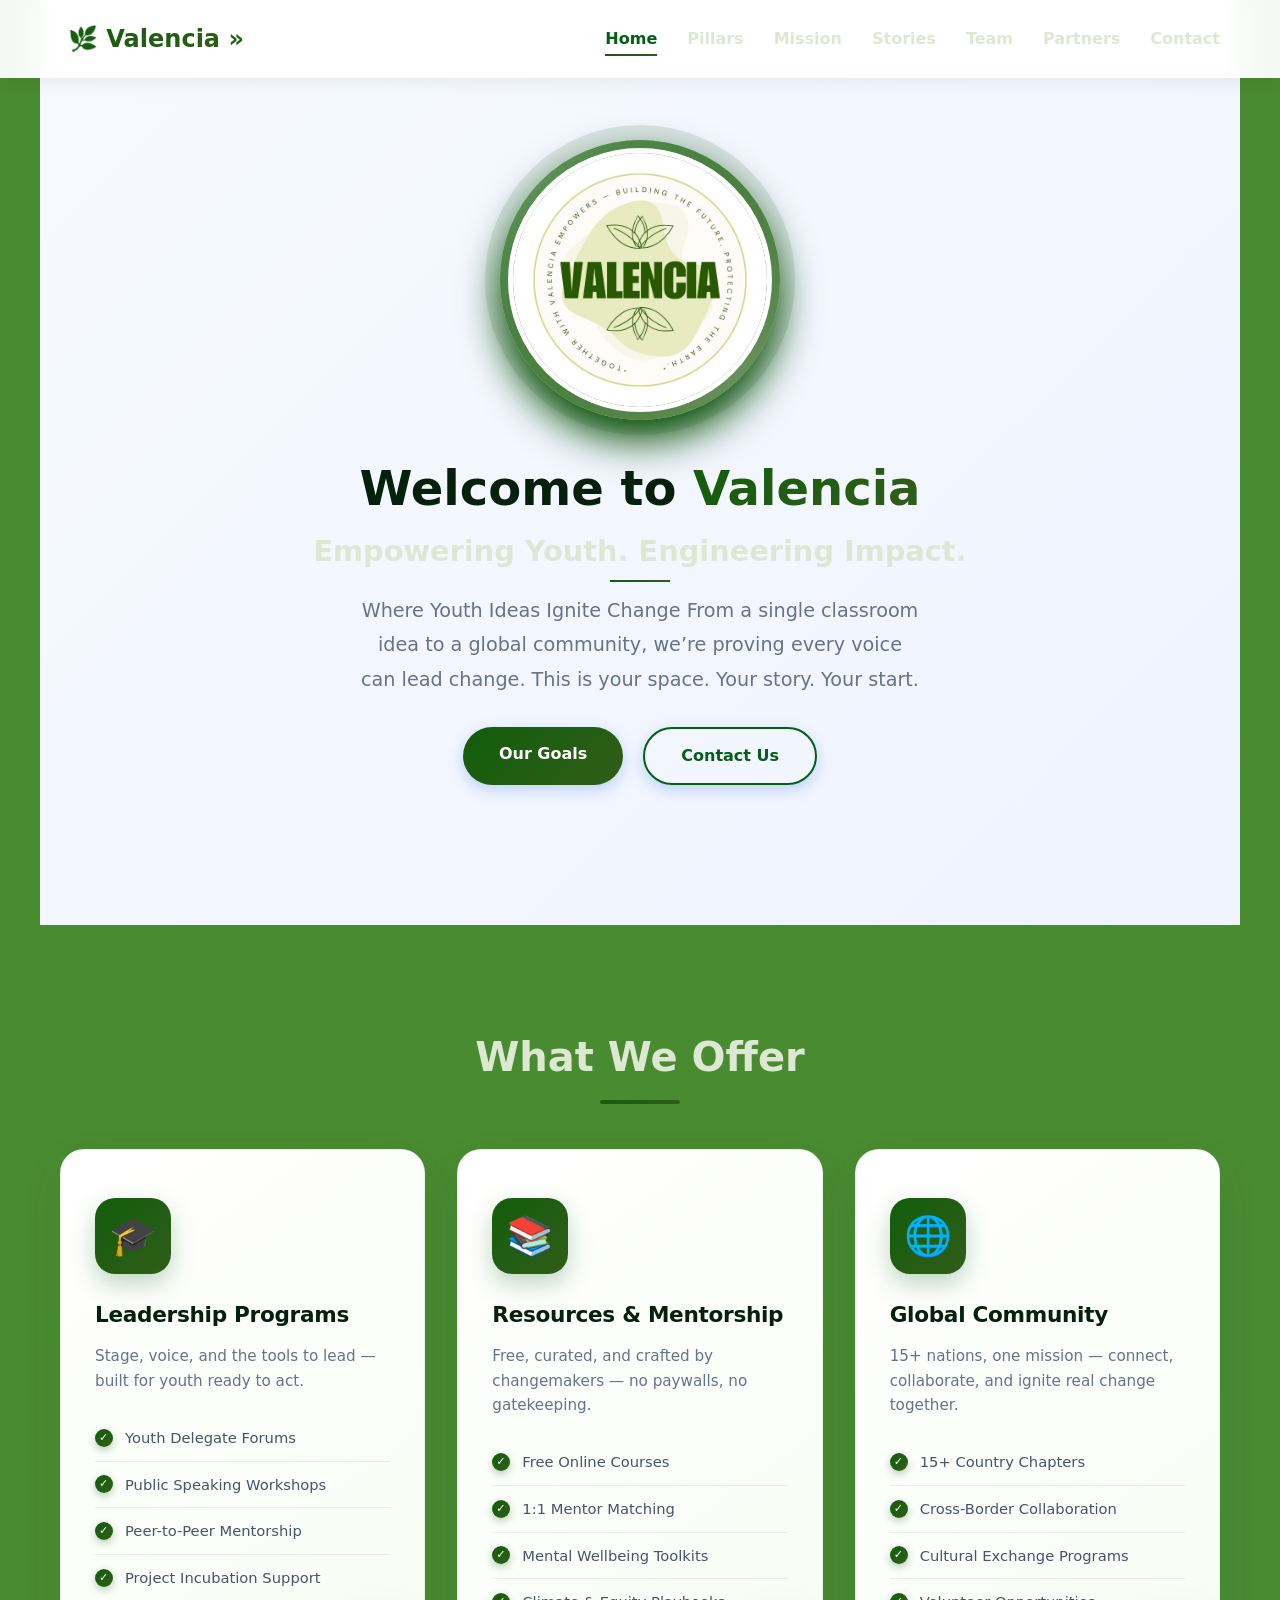
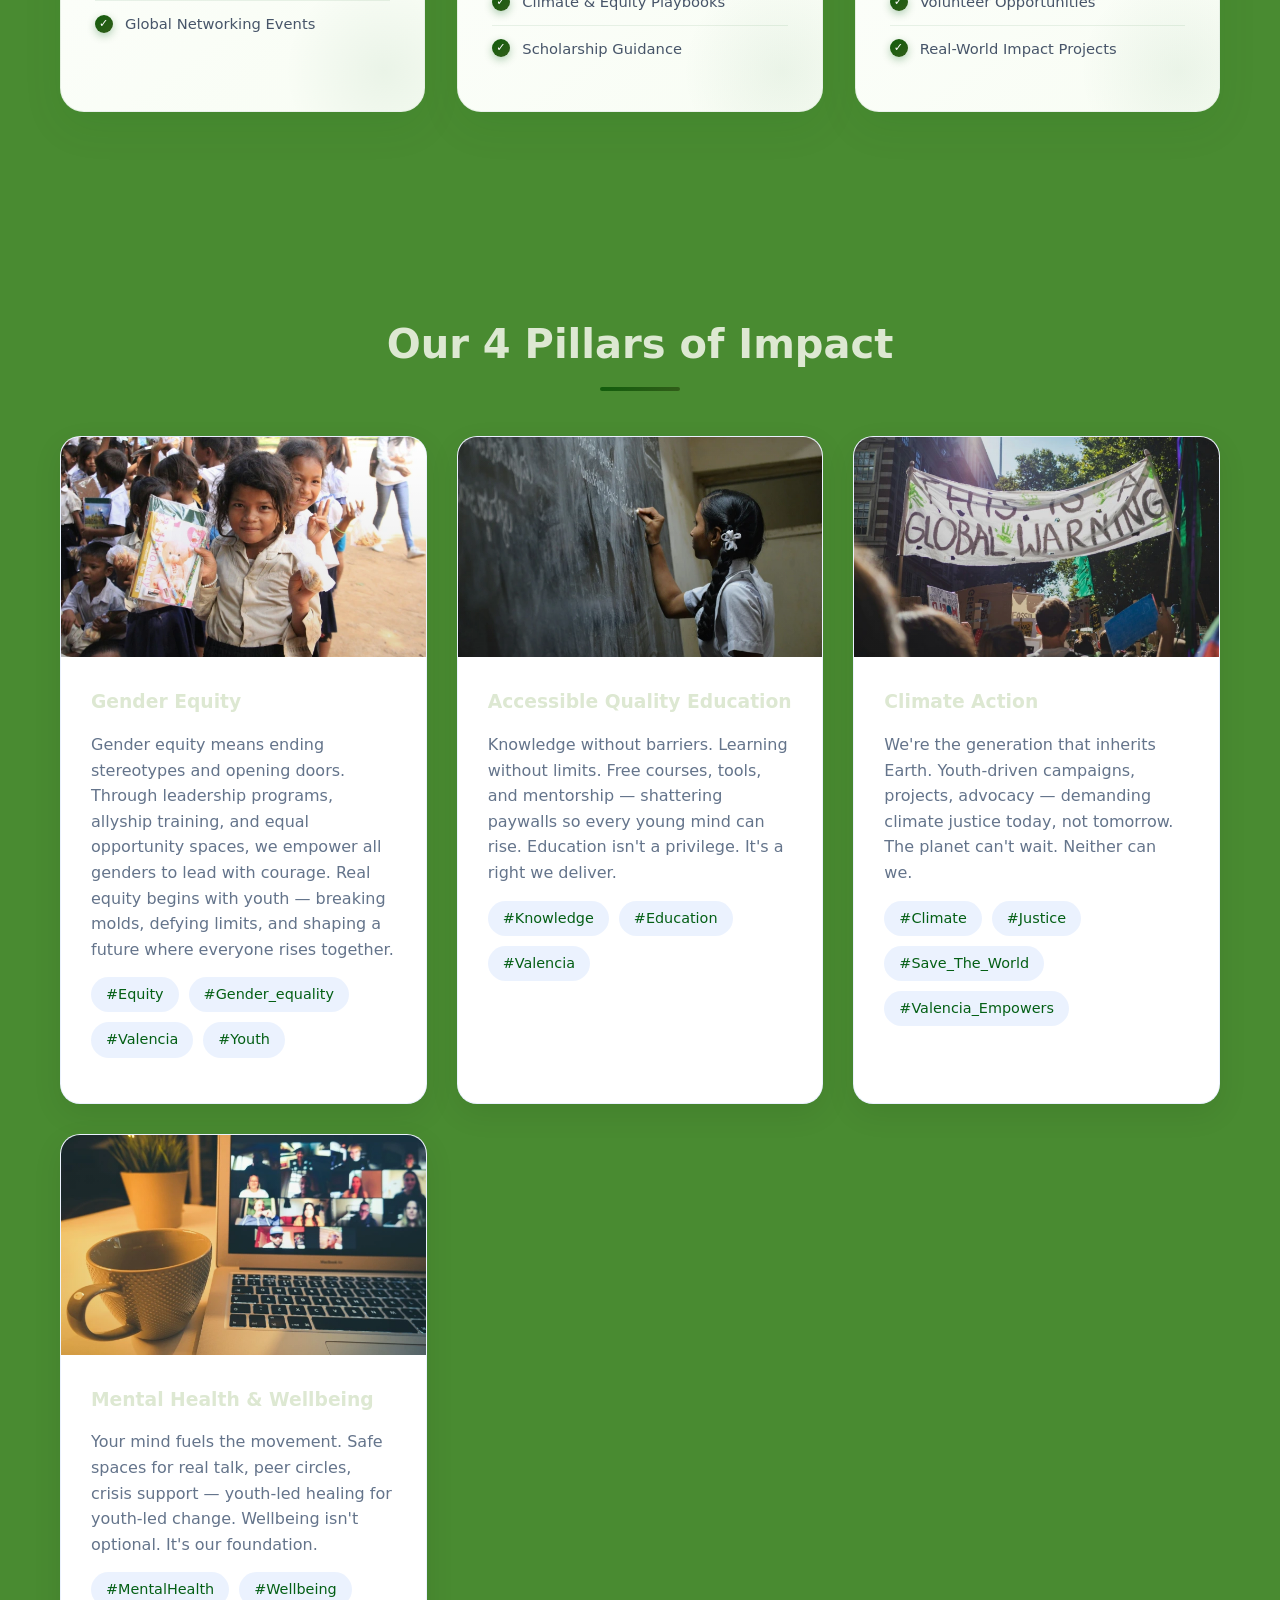
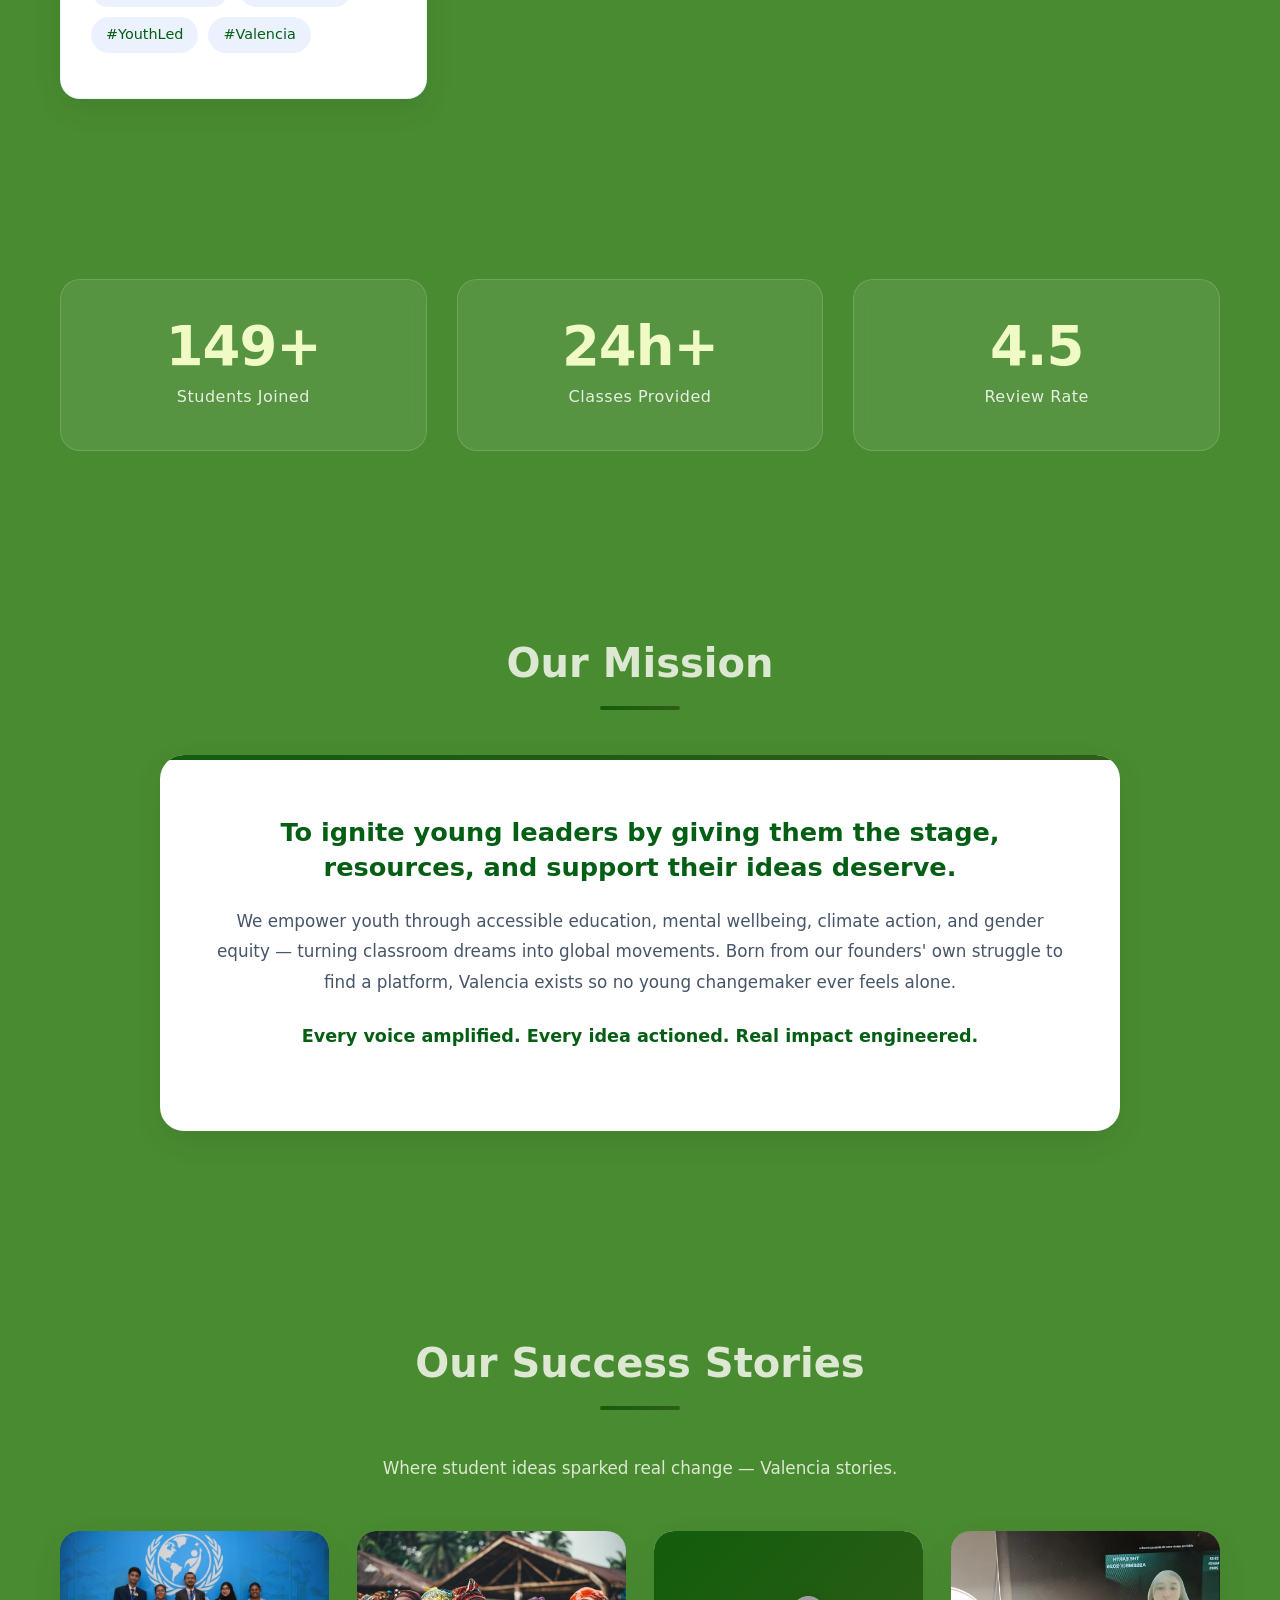
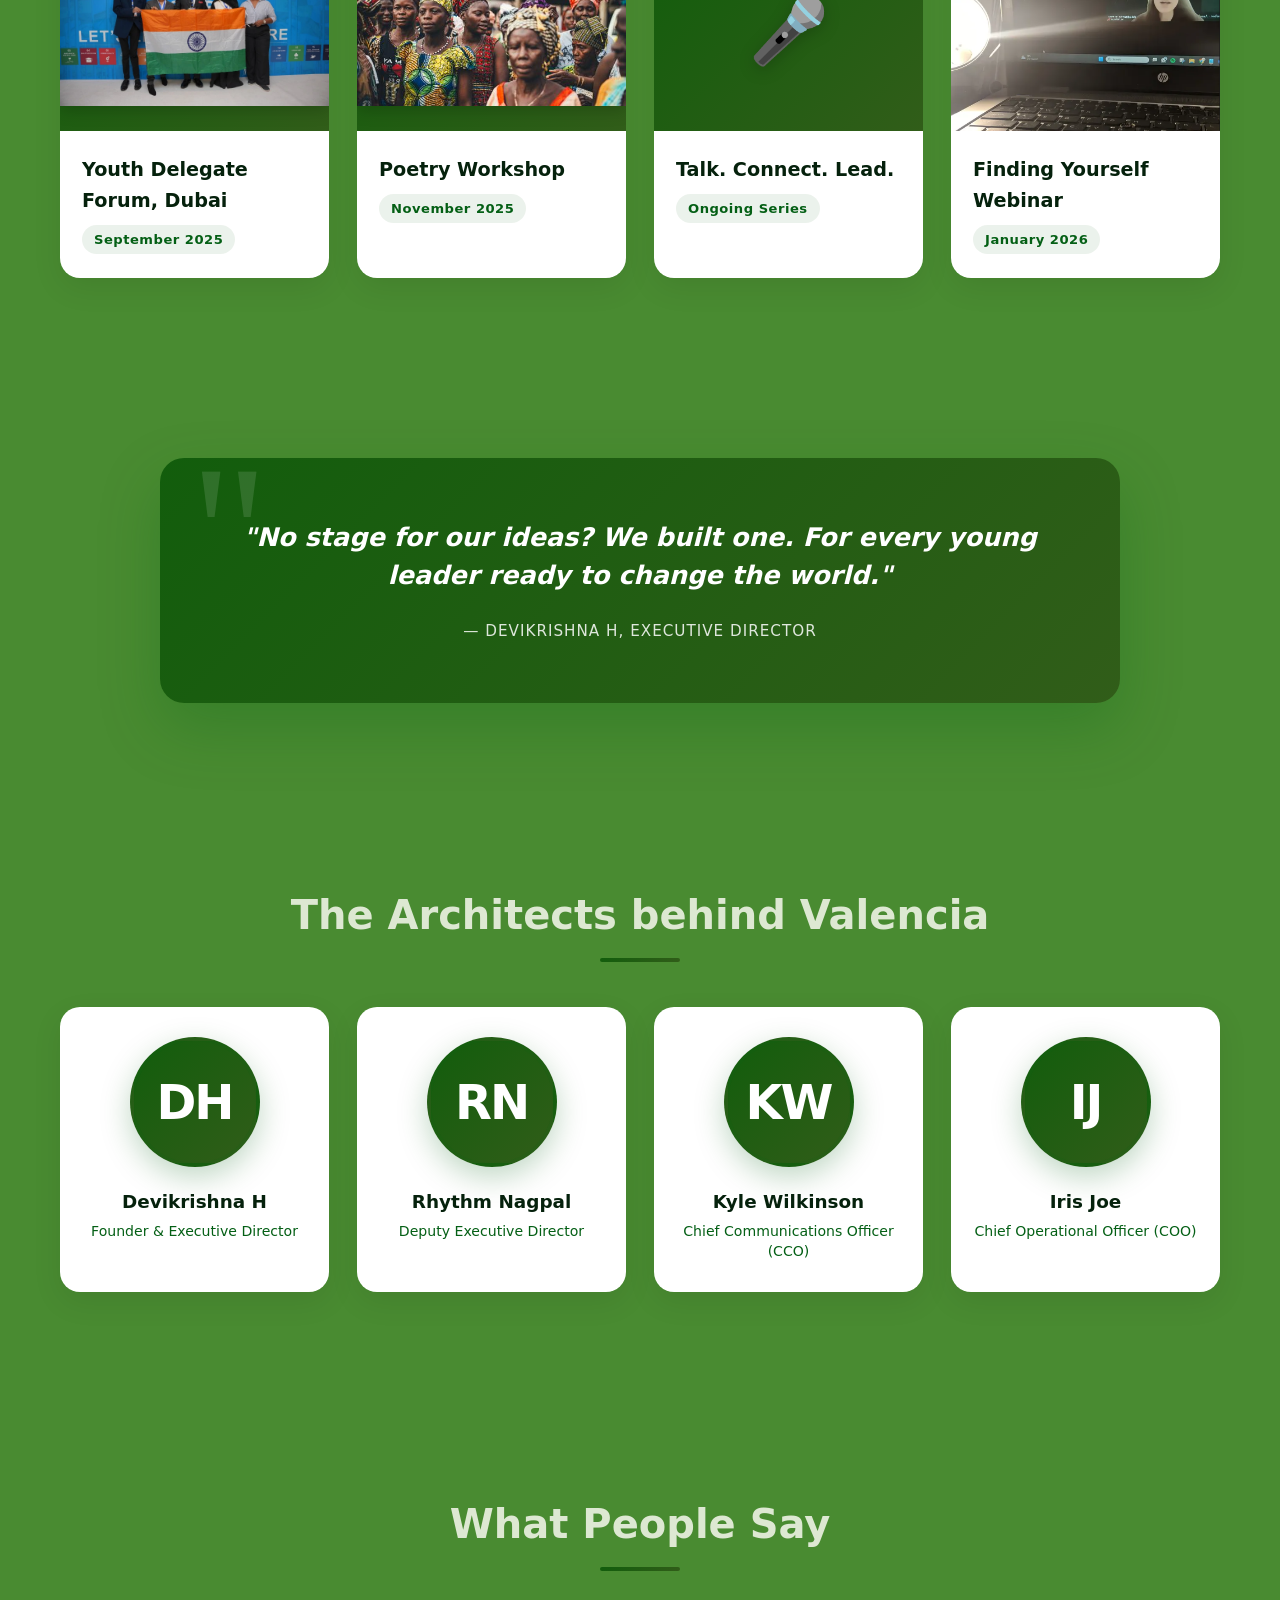
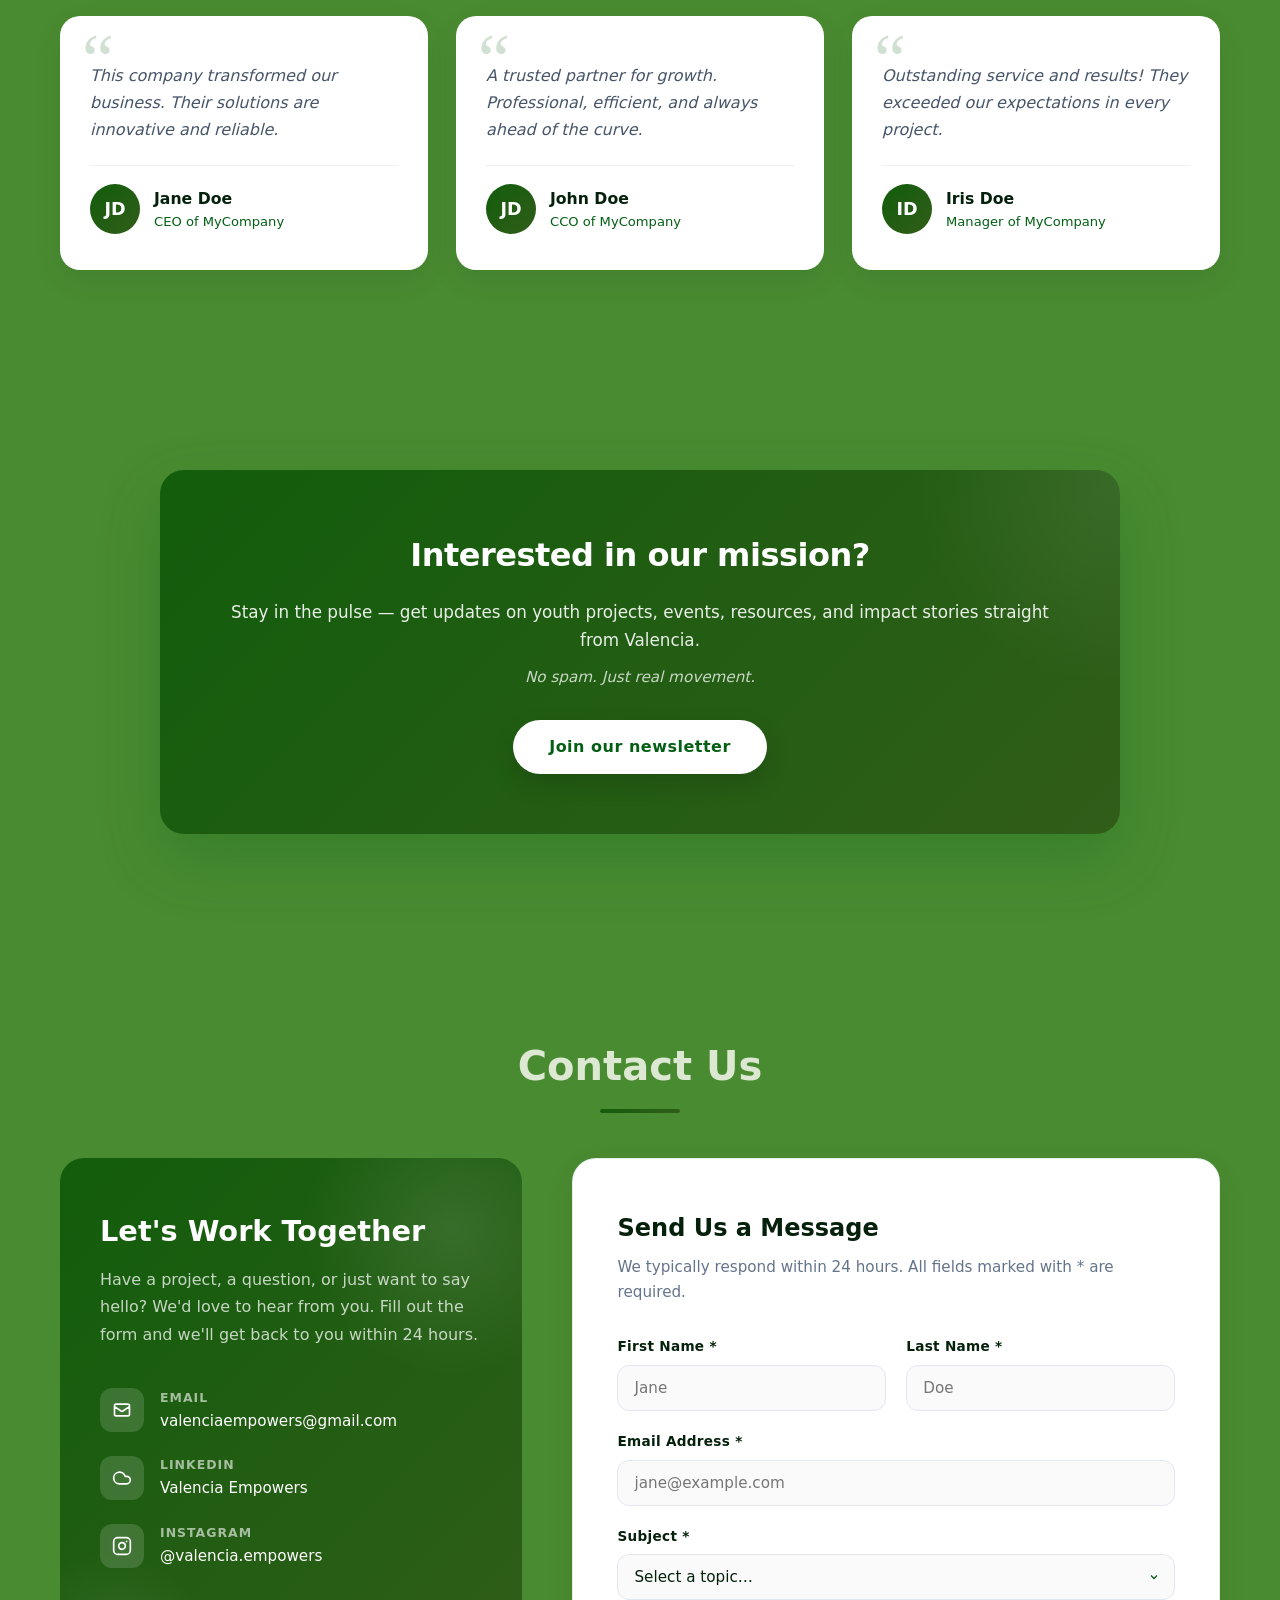
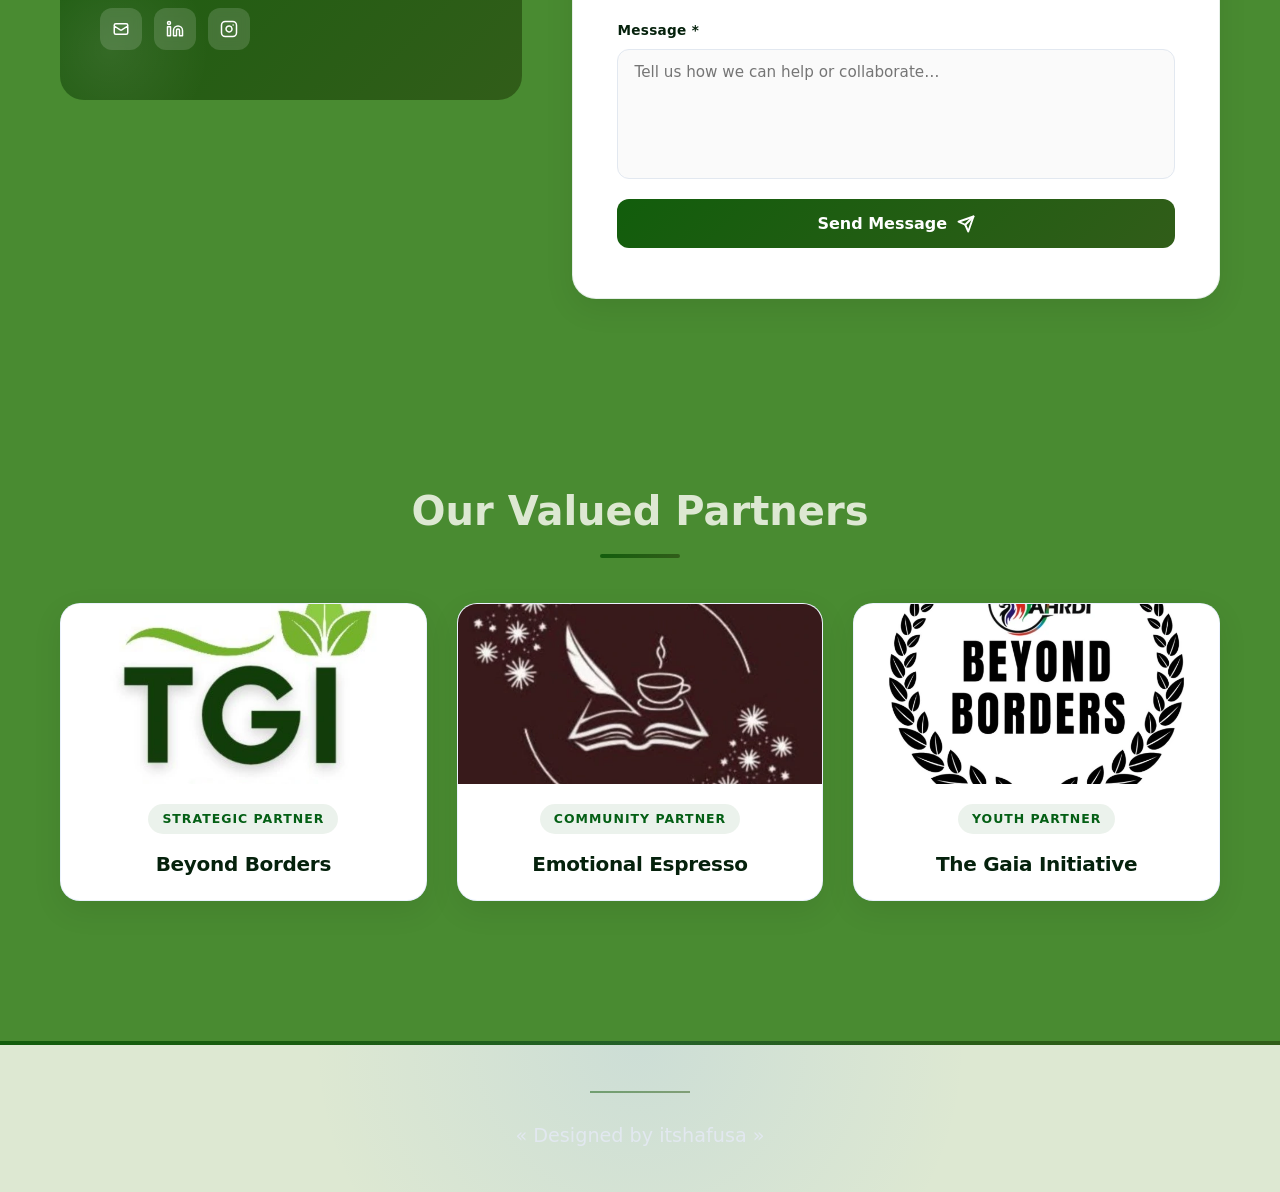
==== area.html @ 745d37f2 "Add files via upload" ====
<!DOCTYPE html>
<html lang="en">
<head>
  <meta charset="UTF-8" />
  <meta name="viewport" content="width=device-width, initial-scale=1.0" />
  <title>Valencia empowers</title>
  <link rel="stylesheet" href="Style.css">
 
  <style>
    /* ===== CSS Reset ===== */
    * {
      margin: 0;
      padding: 0;
      box-sizing: border-box;
    }

    /* ===== Root Variables - Improved Color Scheme ===== */
    :root {
      --primary-color: #045f15;
      --primary-dark: #3f9126;
      --primary-light: #3f2402;
      --secondary-color: #dde8d2;
      --accent-color: #effac5;
      --bg-color: #247307d3;
      --text-color: #05210c;
      --white: #ffffff;
      --card-bg: #ffffff;
      --shadow: 0 10px 30px rgba(0,0,0,0.08);
      --shadow-hover: 0 20px 40px rgba(59, 130, 246, 0.15);
      --gradient: linear-gradient(135deg, #125d0c 0%, #315d19 100%);
      --gradient-reverse: linear-gradient(135deg, #0e611a 0%, #E3C6D3 100%);
      --gradient-radial: radial-gradient(circle at 30% 20%, rgba(59, 130, 246, 0.15) 0%, transparent 50%),
                         radial-gradient(circle at 70% 80%, rgba(139, 92, 246, 0.15) 0%, transparent 50%);
      --transition: all 0.3s ease;
    }

    /* ===== Global Styles ===== */
    html {
      scroll-behavior: smooth;
    }

    body {
      font-family: 'Inter', system-ui, -apple-system, sans-serif;
      background-color: var(--bg-color);
      color: var(--text-color);
      line-height: 1.6;
      overflow-x: hidden;
    }

    section {
      padding: 100px 20px;
      max-width: 1200px;
      margin: auto;
    }

    .section-title {
      text-align: center;
      margin-bottom: 60px;
      position: relative;
    }

    .section-title h2 {
      font-size: 2.5rem;
      color: var(--secondary-color);
      display: inline-block;
      font-weight: 700;
    }

    .section-title h2::after {
      content: '';
      position: absolute;
      width: 80px;
      height: 4px;
      background: var(--gradient);
      bottom: -15px;
      left: 50%;
      transform: translateX(-50%);
      border-radius: 2px;
    }

    p {
      margin-top: 10px;
      color: #64748b;
    }

    /* ===== Navbar ===== */
    header {
      position: fixed;
      top: 0;
      width: 100%;
      background: rgba(255, 255, 255, 0.95);
      backdrop-filter: blur(10px);
      box-shadow: 0 2px 20px rgba(0,0,0,0.08);
      z-index: 1000;
      transition: var(--transition);
    }

    header.scrolled {
      padding: 5px 0;
      box-shadow: 0 10px 30px rgba(0,0,0,0.1);
    }

    nav {
      max-width: 1200px;
      margin: auto;
      display: flex;
      justify-content: space-between;
      align-items: center;
      padding: 20px;
    }

    nav .logo {
      font-weight: 700;
      font-size: 1.5rem;
      background: var(--gradient);
      -webkit-background-clip: text;
      -webkit-text-fill-color: transparent;
      text-decoration: none;
      display: flex;
      align-items: center;
      gap: 8px;
      transition: var(--transition);
    }

    nav .logo::before {
      content: "";
      font-size: 1.3rem;
    }

    nav .logo:hover {
      transform: scale(1.05);
    }

    nav ul {
      list-style: none;
      display: flex;
      gap: 30px;
    }

    nav ul li a {
      text-decoration: none;
      color: var(--secondary-color);
      font-weight: 600;
      font-size: 1rem;
      padding: 8px 0;
      position: relative;
      transition: var(--transition);
    }

    nav ul li a::after {
      content: '';
      position: absolute;
      width: 0;
      height: 2px;
      background: var(--gradient);
      bottom: 0;
      left: 0;
      transition: width 0.3s ease;
    }

    nav ul li a:hover::after,
    nav ul li a.active::after {
      width: 100%;
    }

    nav ul li a:hover,
    nav ul li a.active {
      color: var(--primary-color);
      transform: translateY(-2px);
    }

    /* ===== Hero Section - IMPROVED BACKGROUND ===== */
    .hero {
      min-height: 100vh;
      display: flex;
      flex-direction: column;
      align-items: center;
      justify-content: center;
      position: relative;
      overflow: hidden;
      padding-top: 100px;
      text-align: center;
      background: linear-gradient(135deg, #f6f9ff 0%, #f0f4ff 100%);
    }

    .hero::before {
      content: '';
      position: absolute;
      width: 100%;
      height: 100%;
      background: var(--gradient-radial);
      z-index: -1;
    }

    .hero::after {
      content: '';
      position: absolute;
      top: 0;
      left: 0;
      width: 100%;
      height: 100%;
      background: 
        radial-gradient(circle at 20% 30%, rgba(59, 130, 246, 0.08) 0%, transparent 40%),
        radial-gradient(circle at 80% 70%, rgba(139, 92, 246, 0.08) 0%, transparent 40%),
        radial-gradient(circle at 40% 80%, rgba(59, 130, 246, 0.05) 0%, transparent 30%),
        radial-gradient(circle at 60% 20%, rgba(139, 92, 246, 0.05) 0%, transparent 30%);
      z-index: -1;
      animation: pulse 8s ease-in-out infinite alternate;
    }

    @keyframes pulse {
      0% {
        opacity: 0.7;
        transform: scale(1);
      }
      100% {
        opacity: 1;
        transform: scale(1.05);
      }
    }

    .hero-content {
      max-width: 800px;
      width: 100%;
      display: flex;
      flex-direction: column;
      align-items: center;
      padding: 40px 20px;
      animation: fadeInUp 1s ease;
      position: relative;
      z-index: 1;
    }

    @keyframes fadeInUp {
      from {
        opacity: 0;
        transform: translateY(30px);
      }
      to {
        opacity: 1;
        transform: translateY(0);
      }
    }

    .profile-container {
      width: 280px;
      height: 280px;
      margin: 0 auto 40px;
      border-radius: 50%;
      background: var(--gradient);
      padding: 8px;
      box-shadow: 
        0 20px 40px rgb(3, 76, 1),
        0 0 0 15px rgba(4, 65, 7, 0.1),
        inset 0 0 20px rgba(22, 122, 16, 0.5);
      animation: float 6s ease-in-out infinite;
      position: relative;
      overflow: hidden;
    }

    .profile-container::before {
      content: '';
      position: absolute;
      top: -50%;
      left: -50%;
      width: 200%;
      height: 200%;
      background: linear-gradient(
        45deg,
        transparent,
        rgba(255, 255, 255, 0.3),
        transparent
      );
      animation: shine 3s ease-in-out infinite;
    }

    @keyframes shine {
      0% {
        transform: translateX(-100%) translateY(-100%) rotate(45deg);
      }
      100% {
        transform: translateX(100%) translateY(100%) rotate(45deg);
      }
    }

    @keyframes float {
      0%, 100% {
        transform: translateY(0);
      }
      50% {
        transform: translateY(-20px);
      }
    }

    .profile-pic {
      width: 100%;
      height: 100%;
      border-radius: 50%;
      object-fit: cover;
      border: 5px solid white;
      position: relative;
      z-index: 2;
    }

    .hero-text {
      text-align: center;
    }

    .hero h1 {
      font-size: 3rem;
      margin-bottom: 10px;
      line-height: 1.2;
      position: relative;
    }

    .hero .name {
      background: var(--gradient);
      -webkit-background-clip: text;
      -webkit-text-fill-color: transparent;
      font-weight: 700;
      position: relative;
      display: inline-block;
    }

    .hero .name::after {
      content: '';
      position: absolute;
      bottom: -5px;
      left: 0;
      width: 100%;
      height: 3px;
      background: var(--gradient);
      border-radius: 2px;
      transform: scaleX(0);
      transition: transform 0.3s ease;
    }

    .hero h1:hover .name::after {
      transform: scaleX(1);
    }

    .hero h3 {
      font-size: 1.8rem;
      font-weight: 600;
      margin-bottom: 20px;
      color: var(--secondary-color);
      position: relative;
      display: inline-block;
    }

    .hero h3::after {
      content: '';
      position: absolute;
      bottom: -8px;
      left: 50%;
      transform: translateX(-50%);
      width: 60px;
      height: 2px;
      background: var(--gradient);
    }

    .hero p {
      max-width: 600px;
      margin: 0 auto 30px;
      font-size: 1.2rem;
      line-height: 1.8;
      color: #64748b;
      position: relative;
      padding: 0 20px;
    }

    .hero-btns {
      display: flex;
      gap: 20px;
      margin-top: 30px;
      justify-content: center;
    }

    .btn {
      display: inline-block;
      padding: 14px 36px;
      background: var(--gradient);
      color: var(--white);
      border-radius: 50px;
      text-decoration: none;
      font-weight: 600;
      font-size: 1rem;
      transition: var(--transition);
      border: none;
      cursor: pointer;
      box-shadow: 0 5px 15px rgba(59, 130, 246, 0.3);
      position: relative;
      overflow: hidden;
      z-index: 1;
    }

    .btn::before {
      content: '';
      position: absolute;
      top: 0;
      left: 0;
      width: 100%;
      height: 100%;
      background: var(--gradient-reverse);
      z-index: -1;
      opacity: 0;
      transition: opacity 0.3s ease;
    }

    .btn:hover {
      transform: translateY(-5px);
      box-shadow: 0 15px 30px rgba(59, 130, 246, 0.4);
    }

    .btn:hover::before {
      opacity: 1;
    }

    .btn-outline {
      background: transparent;
      color: var(--primary-color);
      border: 2px solid var(--primary-color);
    }

    .btn-outline:hover {
      background: var(--gradient);
      color: white;
      border-color: transparent;
    }

    /* ===== What We Offer Section (formerly Skills) ===== */
    .skills-container {
      display: grid;
      grid-template-columns: repeat(auto-fit, minmax(310px, 1fr));
      gap: 32px;
      margin-top: 50px;
    }

    .skill-card {
      background: linear-gradient(145deg, #ffffff 0%, #f8fdf4 100%);
      padding: 48px 34px 40px;
      border-radius: 24px;
      box-shadow: 0 15px 40px rgba(4, 95, 21, 0.08);
      transition: all 0.4s cubic-bezier(0.34, 1.56, 0.64, 1);
      text-align: left;
      border: 1px solid rgba(4, 95, 21, 0.08);
      position: relative;
      overflow: hidden;
      isolation: isolate;
    }

    /* Top gradient bar */
    .skill-card::before {
      content: '';
      position: absolute;
      top: 0;
      left: 0;
      width: 100%;
      height: 6px;
      background: var(--gradient);
      transform: scaleX(0);
      transition: transform 0.5s ease;
      transform-origin: left;
    }

    /* Decorative background blob */
    .skill-card::after {
      content: '';
      position: absolute;
      bottom: -60px;
      right: -60px;
      width: 200px;
      height: 200px;
      background: radial-gradient(circle, rgba(4, 95, 21, 0.06) 0%, transparent 70%);
      border-radius: 50%;
      transition: all 0.5s ease;
      z-index: -1;
    }

    .skill-card:hover::before {
      transform: scaleX(1);
    }

    .skill-card:hover::after {
      transform: scale(1.4);
      background: radial-gradient(circle, rgba(63, 145, 38, 0.15) 0%, transparent 70%);
    }

    .skill-card:hover {
      transform: translateY(-12px);
      box-shadow: 0 30px 60px rgba(4, 95, 21, 0.18);
      border-color: rgba(4, 95, 21, 0.2);
    }

    .skill-icon {
      width: 76px;
      height: 76px;
      border-radius: 20px;
      background: var(--gradient);
      display: flex;
      align-items: center;
      justify-content: center;
      font-size: 2.4rem;
      margin-bottom: 24px;
      box-shadow: 0 10px 25px rgba(4, 95, 21, 0.25);
      transition: all 0.4s cubic-bezier(0.34, 1.56, 0.64, 1);
      -webkit-text-fill-color: initial;
    }

    .skill-card:hover .skill-icon {
      transform: scale(1.1) rotate(-5deg);
      box-shadow: 0 15px 35px rgba(4, 95, 21, 0.4);
    }

    .skill-card h3 {
      font-size: 1.35rem;
      font-weight: 700;
      margin-bottom: 12px;
      color: var(--text-color);
      transition: var(--transition);
      letter-spacing: -0.3px;
    }

    .skill-card:hover h3 {
      color: var(--primary-color);
    }

    .skill-card .skill-tagline {
      color: #64748b;
      font-size: 0.95rem;
      line-height: 1.6;
      margin: 0 0 22px;
    }

    .skill-list {
      list-style: none;
      margin-top: 0;
    }

    .skill-list li {
      padding: 11px 0 11px 30px;
      border-bottom: 1px solid rgba(4, 95, 21, 0.08);
      color: #475569;
      font-size: 0.92rem;
      font-weight: 500;
      position: relative;
      transition: var(--transition);
    }

    .skill-list li:hover {
      color: var(--primary-color);
      transform: translateX(6px);
      border-bottom-color: rgba(4, 95, 21, 0.25);
    }

    .skill-list li:last-child {
      border-bottom: none;
    }

    .skill-list li::before {
      content: "";
      position: absolute;
      left: 0;
      top: 50%;
      transform: translateY(-50%);
      width: 18px;
      height: 18px;
      border-radius: 50%;
      background: var(--gradient);
      display: flex;
      align-items: center;
      justify-content: center;
      box-shadow: 0 3px 8px rgba(4, 95, 21, 0.3);
      transition: var(--transition);
    }

    .skill-list li::after {
      content: "✓";
      position: absolute;
      left: 4px;
      top: 50%;
      transform: translateY(-50%);
      color: #ffffff;
      font-size: 0.7rem;
      font-weight: 800;
      transition: var(--transition);
    }

    .skill-list li:hover::before {
      transform: translateY(-50%) scale(1.2);
      box-shadow: 0 5px 12px rgba(4, 95, 21, 0.5);
    }

    @media (max-width: 768px) {
      .skill-card { padding: 38px 28px 32px; }
      .skill-icon { width: 64px; height: 64px; font-size: 2rem; }
      .skill-card h3 { font-size: 1.2rem; }
    }

    /* ===== Projects Section ===== */
    .projects-container {
      display: grid;
      grid-template-columns: repeat(auto-fill, minmax(350px, 1fr));
      gap: 30px;
      margin-top: 40px;
    }

    .project-card {
      background: var(--card-bg);
      border-radius: 20px;
      overflow: hidden;
      box-shadow: var(--shadow);
      transition: var(--transition);
      border: 1px solid rgba(59, 130, 246, 0.1);
      position: relative;
    }

    .project-card::after {
      content: '';
      position: absolute;
      top: 0;
      left: 0;
      width: 100%;
      height: 100%;
      background: var(--gradient);
      opacity: 0;
      transition: opacity 0.3s ease;
      z-index: 1;
      pointer-events: none;
    }

    .project-card:hover::after {
      opacity: 0.05;
    }

    .project-card:hover {
      transform: translateY(-10px);
      box-shadow: var(--shadow-hover);
    }

    .project-img {
      height: 220px;
      width: 100%;
      overflow: hidden;
      position: relative;
    }

    .project-img::after {
      content: '';
      position: absolute;
      top: 0;
      left: 0;
      width: 100%;
      height: 100%;
      background: linear-gradient(to bottom, transparent, rgba(0,0,0,0.1));
      z-index: 1;
    }

    .project-img img {
      width: 100%;
      height: 100%;
      object-fit: cover;
      transition: transform 0.5s ease;
    }

    .project-card:hover .project-img img {
      transform: scale(1.1);
    }

    .project-content {
      padding: 30px;
      position: relative;
      z-index: 2;
    }

    .project-content h3 {
      margin-bottom: 15px;
      color: var(--secondary-color);
      transition: var(--transition);
    }

    .project-card:hover .project-content h3 {
      color: var(--primary-color);
    }

    .project-tags {
      display: flex;
      flex-wrap: wrap;
      gap: 10px;
      margin: 15px 0;
    }

    .project-tags span {
      background: rgba(59, 130, 246, 0.1);
      color: var(--primary-color);
      padding: 6px 15px;
      border-radius: 20px;
      font-size: 0.9rem;
      font-weight: 500;
      transition: var(--transition);
    }

    .project-tags span:hover {
      background: rgba(59, 130, 246, 0.2);
      transform: translateY(-2px);
    }

    /* ===== Contact Section - Design 4 (Tilt Effect) ===== */
    .tilt-cards {
      display: grid;
      grid-template-columns: repeat(auto-fit, minmax(280px, 1fr));
      gap: 25px;
      margin-top: 40px;
    }

    .contact-link.tilt {
      display: flex;
      flex-direction: row;
      align-items: center;
      padding: 25px;
      text-align: left;
      width: 100%;
      background: var(--card-bg);
      border: 1px solid rgba(59, 130, 246, 0.1);
      border-radius: 20px;
      transition: all 0.4s cubic-bezier(0.175, 0.885, 0.32, 1.275);
      perspective: 1000px;
      position: relative;
      overflow: hidden;
      text-decoration: none;
      color: var(--text-color);
    }

    .contact-link.tilt::before {
      content: '';
      position: absolute;
      top: 0;
      left: 0;
      width: 100%;
      height: 100%;
      background: var(--gradient);
      opacity: 0;
      transition: opacity 0.3s ease;
      z-index: 0;
    }

    .contact-link.tilt:hover {
      transform: rotateY(10deg) rotateX(5deg) translateY(-10px);
      box-shadow: 
        20px 20px 40px rgba(0,0,0,0.1),
        -10px -10px 30px rgba(255,255,255,0.7);
      color: white;
    }

    .contact-link.tilt:hover::before {
      opacity: 1;
    }
  .contact-link {
  display: flex;
  align-items: center;
  gap: 16px;

  width: 360px;          /* 🔥 SAME SIZE */
  padding: 20px 24px;

  border-radius: 18px;
  background: #ffffff;

  text-decoration: none;
  transition: transform 0.3s ease, box-shadow 0.3s ease;
}
    .tilt-icon {
      width: 60px;
      height: 60px;
      border-radius: 15px;
      display: flex;
      align-items: center;
      justify-content: center;
      margin-right: 20px;
      flex-shrink: 0;
      transition: all 0.3s ease;
      position: relative;
      z-index: 1;
    }

    .tilt-icon svg {
      width: 28px;
      height: 28px;
      transition: all 0.3s ease;
    }

    .contact-link.tilt:hover .tilt-icon {
      transform: scale(1.1) rotate(-5deg);
      border-radius: 20px;
      background: rgba(255, 255, 255, 0.2);
    }

    .contact-link.tilt:hover .tilt-icon svg {
      color: white;
    }

    .email-icon {
      background: linear-gradient(135deg, #EA4335 0%, #FBBC05 100%);
    }

    .email-icon svg {
      color: white;
    }

    .github-icon {
      background: linear-gradient(135deg, #333 0%, #666 100%);
    }

    .github-icon svg {
      color: white;
    }

    .linkedin-icon {
      background: linear-gradient(135deg, #0077B5 0%, #00A0DC 100%);
    }

    .linkedin-icon svg {
      color: white;
    }

    .instagram-icon {
      background: linear-gradient(135deg, #e428da 0%, #ff8623 100%);
    }

    .instagram-icon svg {
      color: white;
    }
 .certifications-icon {
  background: linear-gradient(135deg, #4285F4 0%, #34A853 50%, #FBBC05 100%);
}

.certifications-icon svg {
  color: white;
}
    .tilt-content {
      flex: 1;
      position: relative;
      z-index: 1;
    }

    .tilt-title {
      font-weight: 700;
      font-size: 1.2rem;
      display: block;
      margin-bottom: 5px;
      transition: all 0.3s ease;
    }

    .tilt-sub {
      font-size: 0.9rem;
      color: #64748b;
      display: block;
      transition: all 0.3s ease;
    }

    .contact-link.tilt:hover .tilt-title,
    .contact-link.tilt:hover .tilt-sub {
      color: white;
    }

    .tilt-arrow {
      font-size: 1.5rem;
      font-weight: 300;
      opacity: 0;
      transform: translateX(-10px);
      transition: all 0.3s ease;
      position: relative;
      z-index: 1;
    }

    .contact-link.tilt:hover .tilt-arrow {
      opacity: 1;
      transform: translateX(0);
      color: white;
    }

    /* ===== Footer ===== */
    footer {
      text-align: center;
      padding: 20px 20px;
      background: var(--secondary-color);
      color: #cbd5e1;
      margin-top: 60px;
      position: relative;
      overflow: hidden;
    }

    footer::before {
      content: '';
      position: absolute;
      top: 0;
      left: 0;
      right: 0;
      height: 4px;
      background: var(--gradient);
    }

    footer::after {
      content: '';
      position: absolute;
      top: 0;
      left: 0;
      width: 100%;
      height: 100%;
      background: radial-gradient(circle at 50% 0%, rgba(59, 130, 246, 0.1) 0%, transparent 50%);
      pointer-events: none;
    }

    .footer-content {
      max-width: 600px;
      margin: 0 auto;
      position: relative;
      z-index: 1;
    }

    .footer-content p {
      font-size: 1.2rem;
      margin-bottom: 20px;
      color: #e2e8f0;
    }

    .copyright {
      margin-top: 30px;
      font-size: 0.9rem;
      color: #94a3b8;
      position: relative;
      padding-top: 20px;
    }

    .copyright::before {
      content: '';
      position: absolute;
      top: 0;
      left: 50%;
      transform: translateX(-50%);
      width: 100px;
      height: 2px;
      background: var(--gradient);
      opacity: 0.5;
    }
.contact-link.certifications {
  display: flex;
  align-items: center;
  justify-content: center;   /* centers the content */
  width: 100%;
  height: 100px;             /* fixed height for consistency */
  padding: 20px;
  background: var(--card-bg);
  border: 1px solid rgba(59, 130, 246, 0.1);
  border-radius: 20px;
  text-align: center;
  font-size: 16px;
  color: var(--text-color);
  transition: all 0.4s ease;
  position: relative;
  overflow: hidden;
}

.contact-link.tilt.certifications {
  display: flex;
  align-items: center;
  justify-content: center;
  width: 100%;
  height: 100px;             /* fixed height for uniformity */
  padding: 20px;
  background: var(--card-bg);
  border: 1px solid rgba(59, 130, 246, 0.1);
  border-radius: 20px;
  text-align: center;
  font-size: 16px;
  color: var(--text-color);
  transition: all 0.4s ease;
  position: relative;
  overflow: hidden;
}

.contact-link.tilt.certifications:hover {
  transform: rotateY(10deg) rotateX(5deg) translateY(-10px);
  box-shadow: 
    20px 20px 40px rgba(0,0,0,0.1),
    -10px -10px 30px rgba(255,255,255,0.7);
  color: white;
}

    /* ===== Back to Top Button ===== */
    .back-to-top {
      position: fixed;
      bottom: 30px;
      right: 30px;
      width: 50px;
      height: 50px;
      background: var(--gradient);
      color: white;
      border-radius: 50%;
      display: flex;
      align-items: center;
      justify-content: center;
      text-decoration: none;
      font-size: 1.5rem;
      box-shadow: 0 5px 20px rgba(59, 130, 246, 0.3);
      transition: var(--transition);
      opacity: 0;
      visibility: hidden;
      transform: translateY(20px);
      z-index: 100;
    }

    .back-to-top.visible {
      opacity: 1;
      visibility: visible;
      transform: translateY(0);
    }

    .back-to-top:hover {
      transform: translateY(-5px);
      box-shadow: 0 10px 30px rgba(59, 130, 246, 0.4);
    }

    /* ===== Responsive ===== */
    @media (max-width: 992px) {
      .profile-container {
        width: 250px;
        height: 250px;
      }
      
      .hero h1 {
        font-size: 2.8rem;
      }
      
      .section-title h2 {
        font-size: 2.2rem;
      }
    }

    @media (max-width: 768px) {
      section {
        padding: 80px 20px;
      }
      
      .hero h1 {
        font-size: 2.4rem;
      }
      
      .hero h3 {
        font-size: 1.5rem;
      }
      
      .hero-btns {
        flex-direction: column;
        align-items: center;
        gap: 15px;
      }
      
      .btn {
        width: 100%;
        max-width: 250px;
      }
      
      nav ul {
        gap: 15px;
      }
      
      .projects-container {
        grid-template-columns: 1fr;
      }
      
      .tilt-cards {
        grid-template-columns: 1fr;
        gap: 20px;
      }
      
      .contact-link.tilt {
        padding: 20px;
      }
      
      .tilt-icon {
        width: 50px;
        height: 50px;
        margin-right: 15px;
      }
      
      .tilt-icon svg {
        width: 24px;
        height: 24px;
      }
    }

    @media (max-width: 576px) {
      nav {
        flex-direction: column;
        gap: 15px;
        padding: 15px;
      }
      
      nav ul {
        flex-wrap: wrap;
        justify-content: center;
        gap: 12px;
      }
      
      nav ul li a {
        font-size: 0.9rem;
      }
      
      .hero h1 {
        font-size: 2.2rem;
      }
      
      .profile-container {
        width: 220px;
        height: 220px;
      }
      
      .skill-card {
        padding: 30px 20px;
      }
      
      .section-title h2 {
        font-size: 1.8rem;
      }
      
      .tilt-title {
        font-size: 1.1rem;
      }
      
      .tilt-sub {
        font-size: 0.85rem;
      }
      
      .contact-link.tilt {
        padding: 18px;
      }
      
      .tilt-icon {
        width: 45px;
        height: 45px;
        margin-right: 12px;
      }
      
      .hero p {
        font-size: 1.1rem;
        padding: 0 15px;
      }
      
      .back-to-top {
        bottom: 20px;
        right: 20px;
        width: 45px;
        height: 45px;
        font-size: 1.3rem;
      }
    }

    /* ===== Scroll Progress Bar ===== */
    .scroll-progress {
      position: fixed;
      top: 0;
      left: 0;
      height: 3px;
      background: var(--gradient);
      z-index: 9999;
      width: 0%;
      transition: width 0.1s linear;
    }

    /* ===== Contact Form Section ===== */
    .contact-form-section {
      padding: 100px 20px;
      max-width: 1200px;
      margin: auto;
    }

    .contact-layout {
      display: grid;
      grid-template-columns: 1fr 1.4fr;
      gap: 50px;
      align-items: start;
      margin-top: 50px;
    }

    /* Left panel */
    .contact-info-panel {
      background: var(--gradient);
      border-radius: 24px;
      padding: 50px 40px;
      color: white;
      position: relative;
      overflow: hidden;
    }

    .contact-info-panel::before {
      content: '';
      position: absolute;
      width: 300px; height: 300px;
      background: radial-gradient(circle, rgba(255,255,255,0.1) 0%, transparent 70%);
      top: -80px; right: -80px;
      pointer-events: none;
    }

    .contact-info-panel::after {
      content: '';
      position: absolute;
      width: 200px; height: 200px;
      background: radial-gradient(circle, rgba(255,255,255,0.08) 0%, transparent 70%);
      bottom: -50px; left: -50px;
      pointer-events: none;
    }

    .contact-info-panel h3 {
      font-size: 1.8rem;
      font-weight: 700;
      color: #ffffff;
      margin-bottom: 12px;
      position: relative; z-index: 1;
    }

    .contact-info-panel > p {
      color: rgba(255,255,255,0.75);
      font-size: 1rem;
      line-height: 1.7;
      margin-top: 0;
      margin-bottom: 40px;
      position: relative; z-index: 1;
    }

    .contact-details {
      display: flex;
      flex-direction: column;
      gap: 22px;
      position: relative; z-index: 1;
    }

    .contact-detail-item {
      display: flex;
      align-items: center;
      gap: 16px;
    }

    .contact-detail-icon {
      width: 44px; height: 44px;
      background: rgba(255,255,255,0.15);
      border-radius: 12px;
      display: flex; align-items: center; justify-content: center;
      flex-shrink: 0;
      backdrop-filter: blur(4px);
      transition: var(--transition);
    }

    .contact-detail-item:hover .contact-detail-icon {
      background: rgba(255,255,255,0.25);
      transform: scale(1.1);
    }

    .contact-detail-icon svg {
      width: 20px; height: 20px;
      color: white;
    }

    .contact-detail-text span {
      display: block;
      font-size: 0.78rem;
      color: rgba(255,255,255,0.6);
      text-transform: uppercase;
      letter-spacing: 1px;
      font-weight: 600;
    }

    .contact-detail-text a,
    .contact-detail-text p {
      color: #ffffff;
      font-weight: 500;
      font-size: 0.95rem;
      text-decoration: none;
      margin: 0;
      transition: var(--transition);
    }

    .contact-detail-text a:hover {
      color: rgba(255,255,255,0.8);
    }

    .contact-socials {
      display: flex;
      gap: 12px;
      margin-top: 40px;
      position: relative; z-index: 1;
    }

    .contact-social-btn {
      width: 42px; height: 42px;
      background: rgba(255,255,255,0.15);
      border-radius: 12px;
      display: flex; align-items: center; justify-content: center;
      text-decoration: none;
      transition: var(--transition);
      backdrop-filter: blur(4px);
    }

    .contact-social-btn:hover {
      background: rgba(255,255,255,0.3);
      transform: translateY(-3px);
    }

    .contact-social-btn svg {
      width: 18px; height: 18px;
      color: white;
    }

    /* Right panel — form */
    .contact-form-panel {
      background: var(--card-bg);
      border-radius: 24px;
      padding: 50px 44px;
      box-shadow: var(--shadow);
      border: 1px solid rgba(4, 95, 21, 0.1);
    }

    .contact-form-panel h3 {
      font-size: 1.5rem;
      font-weight: 700;
      color: var(--text-color);
      margin-bottom: 8px;
    }

    .contact-form-panel > p {
      color: #64748b;
      font-size: 0.95rem;
      margin-top: 0;
      margin-bottom: 32px;
    }

    .form-row {
      display: grid;
      grid-template-columns: 1fr 1fr;
      gap: 20px;
    }

    .form-group {
      display: flex;
      flex-direction: column;
      gap: 7px;
      margin-bottom: 20px;
    }

    .form-group label {
      font-size: 0.85rem;
      font-weight: 600;
      color: var(--text-color);
      letter-spacing: 0.3px;
    }

    .form-group input,
    .form-group select,
    .form-group textarea {
      width: 100%;
      padding: 13px 16px;
      border: 1.5px solid #e2e8f0;
      border-radius: 12px;
      font-family: inherit;
      font-size: 0.95rem;
      color: var(--text-color);
      background: #fafafa;
      transition: border-color 0.25s ease, box-shadow 0.25s ease, background0.25s ease;
      outline: none;
      resize: none;
    }

    .form-group input:focus,
    .form-group select:focus,
    .form-group textarea:focus {
      border-color: var(--primary-color);
      background: #ffffff;
      box-shadow: 0 0 0 4px rgba(4, 95, 21, 0.08);
    }

    .form-group textarea {
      min-height: 130px;
    }

    .form-group select {
      appearance: none;
      -webkit-appearance: none;
      background-image: url("data:image/svg+xml,%3Csvg xmlns='http://www.w3.org/2000/svg' width='12' height='12' viewBox='0 0 24 24' fill='none' stroke='%23045f15' stroke-width='2.5'%3E%3Cpolyline points='6 9 12 15 18 9'%3E%3C/polyline%3E%3C/svg%3E");
      background-repeat: no-repeat;
      background-position: right 14px center;
      padding-right: 40px;
      cursor: pointer;
    }

    .form-submit-btn {
      width: 100%;
      padding: 15px 30px;
      background: var(--gradient);
      color: white;
      border: none;
      border-radius: 12px;
      font-family: inherit;
      font-size: 1rem;
      font-weight: 700;
      cursor: pointer;
      transition: var(--transition);
      display: flex;
      align-items: center;
      justify-content: center;
      gap: 10px;
      margin-top: 8px;
      position: relative;
      overflow: hidden;
    }

    .form-submit-btn::before {
      content: '';
      position: absolute;
      top: 0; left: -100%;
      width: 100%; height: 100%;
      background: linear-gradient(135deg, rgba(255,255,255,0.1) 0%, transparent 100%);
      transition: left 0.4s ease;
    }

    .form-submit-btn:hover {
      transform: translateY(-3px);
      box-shadow: 0 12px 30px rgba(4, 95, 21, 0.35);
    }

    .form-submit-btn:hover::before {
      left: 100%;
    }

    .form-submit-btn:active {
      transform: translateY(0);
    }

    .form-submit-btn svg {
      width: 18px; height: 18px;
      transition: transform 0.3s ease;
    }

    .form-submit-btn:hover svg {
      transform: translateX(4px);
    }

    /* Success message */
    .form-success {
      display: none;
      text-align: center;
      padding: 30px 20px;
      animation: fadeSlideUp 0.5s ease forwards;
    }

    .form-success.show {
      display: flex;
      flex-direction: column;
      align-items: center;
      gap: 14px;
    }

    .success-icon {
      width: 64px; height: 64px;
      background: linear-gradient(135deg, #125d0c 0%, #315d19 100%);
      border-radius: 50%;
      display: flex; align-items: center; justify-content: center;
      font-size: 1.8rem;
    }

    .form-success h4 {
      font-size: 1.3rem;
      font-weight: 700;
      color: var(--text-color);
    }

    .form-success p {
      color: #64748b;
      font-size: 0.95rem;
      margin: 0;
    }

    @keyframes fadeSlideUp {
      from { opacity: 0; transform: translateY(20px); }
      to { opacity: 1; transform: translateY(0); }
    }

    @media (max-width: 900px) {
      .contact-layout {
        grid-template-columns: 1fr;
      }
    }

    @media (max-width: 576px) {
      .contact-form-panel {
        padding: 34px 24px;
      }
      .contact-info-panel {
        padding: 36px 28px;
      }
      .form-row {
        grid-template-columns: 1fr;
        gap: 0;
      }
    }

    /* ===== Partners Section ===== */
    .partners-section {
      padding: 80px 20px;
      max-width: 1200px;
      margin: auto;
    }

    .partners-grid {
      display: grid;
      grid-template-columns: repeat(auto-fit, minmax(260px, 1fr));
      gap: 30px;
      margin-top: 40px;
    }

    .partner-card {
      background: var(--card-bg);
      border-radius: 20px;
      box-shadow: var(--shadow);
      border: 1px solid rgba(59, 130, 246, 0.1);
      overflow: hidden;
      transition: var(--transition);
      display: flex;
      flex-direction: column;
      align-items: center;
    }

    .partner-card:hover {
      transform: translateY(-8px);
      box-shadow: 0 20px 40px rgba(4, 95, 21, 0.15);
      border-color: rgba(4, 95, 21, 0.25);
    }

    .partner-logo-wrap {
      width: 100%;
      height: 180px;
      display: flex;
      align-items: center;
      justify-content: center;
      overflow: hidden;
      background: linear-gradient(135deg, #f0f7ee 0%, #e6f4e0 100%);
      position: relative;
    }

    .partner-logo-wrap::after {
      content: '';
      position: absolute;
      bottom: 0; left: 0; right: 0;
      height: 3px;
      background: var(--gradient);
      transform: scaleX(0);
      transition: transform 0.3s ease;
      transform-origin: left;
    }

    .partner-card:hover .partner-logo-wrap::after {
      transform: scaleX(1);
    }

    .partner-logo-wrap img {
      width: 100%;
      height: 100%;
      object-fit: cover;
      transition: transform 0.4s ease;
    }

    .partner-card:hover .partner-logo-wrap img {
      transform: scale(1.05);
    }

    .partner-info {
      padding: 20px 24px;
      text-align: center;
      width: 100%;
    }

    .partner-badge {
      display: inline-block;
      background: rgba(4, 95, 21, 0.08);
      color: var(--primary-color);
      font-size: 0.78rem;
      font-weight: 700;
      letter-spacing: 1px;
      text-transform: uppercase;
      padding: 5px 14px;
      border-radius: 20px;
      margin-bottom: 10px;
    }

    .partner-name {
      font-size: 1.25rem;
      font-weight: 700;
      color: var(--text-color);
      margin-top: 4px;
      letter-spacing: -0.3px;
      transition: var(--transition);
    }

    .partner-card:hover .partner-name {
      color: var(--primary-color);
    }

    @media (max-width: 576px) {
      .partners-grid {
        grid-template-columns: 1fr;
      }
    }

    /* =====================================================
       NEW SECTIONS — Stats, Mission, Stories, Quote, Team,
       Testimonials, Newsletter — same Inter font, green vibe
       ===================================================== */

    /* ---------- Stats Counter ---------- */
    .stats-section {
      padding: 80px 20px;
      max-width: 1200px;
      margin: auto;
    }
    .stats-grid {
      display: grid;
      grid-template-columns: repeat(3, 1fr);
      gap: 30px;
    }
    .stat-card {
      background: rgba(255,255,255,0.08);
      backdrop-filter: blur(10px);
      border: 1px solid rgba(255,255,255,0.15);
      border-radius: 20px;
      padding: 40px 24px;
      text-align: center;
      transition: var(--transition);
    }
    .stat-card:hover {
      transform: translateY(-8px);
      background: rgba(255,255,255,0.12);
      box-shadow: 0 20px 40px rgba(0,0,0,0.2);
    }
    .stat-number {
      font-size: 3.4rem;
      font-weight: 800;
      color: var(--accent-color);
      line-height: 1;
      letter-spacing: -1px;
      display: block;
      margin-bottom: 10px;
    }
    .stat-label {
      font-size: 1rem;
      color: rgba(255,255,255,0.85);
      font-weight: 500;
      letter-spacing: 0.5px;
    }
    @media (max-width: 768px) {
      .stats-grid { grid-template-columns: 1fr; gap: 20px; }
      .stat-number { font-size: 2.6rem; }
    }

    /* ---------- Mission Section ---------- */
    .mission-section {
      max-width: 1000px;
    }
    .mission-card {
      background: var(--card-bg);
      border-radius: 24px;
      padding: 60px 50px;
      box-shadow: var(--shadow);
      text-align: center;
      position: relative;
      overflow: hidden;
    }
    .mission-card::before {
      content: '';
      position: absolute;
      top: 0; left: 0; right: 0;
      height: 5px;
      background: var(--gradient);
    }
    .mission-card h3 {
      font-size: 1.6rem;
      font-weight: 700;
      color: var(--primary-color);
      margin-bottom: 20px;
      line-height: 1.4;
    }
    .mission-card p {
      font-size: 1.05rem;
      color: #475569;
      margin-bottom: 18px;
      line-height: 1.8;
    }
    .mission-card p:last-child {
      font-weight: 600;
      color: var(--primary-color);
      font-size: 1.1rem;
      margin-top: 24px;
    }
    @media (max-width: 768px) {
      .mission-card { padding: 40px 24px; }
      .mission-card h3 { font-size: 1.3rem; }
    }

    /* ---------- Success Stories ---------- */
    .stories-grid {
      display: grid;
      grid-template-columns: repeat(auto-fit, minmax(260px, 1fr));
      gap: 28px;
    }
    .story-card {
      background: var(--card-bg);
      border-radius: 20px;
      overflow: hidden;
      box-shadow: var(--shadow);
      transition: var(--transition);
      position: relative;
    }
    .story-card:hover {
      transform: translateY(-10px);
      box-shadow: 0 25px 50px rgba(0,0,0,0.15);
    }
    .story-img {
      width: 100%;
      height: 200px;
      overflow: hidden;
      position: relative;
      background: var(--gradient);
      display: flex;
      align-items: center;
      justify-content: center;
    }
    .story-img img {
      width: 100%;
      height: 100%;
      object-fit: cover;
      transition: transform 0.5s ease;
    }
    .story-card:hover .story-img img {
      transform: scale(1.08);
    }
    .story-img .story-emoji {
      font-size: 4rem;
      filter: drop-shadow(0 4px 8px rgba(0,0,0,0.2));
    }
    .story-body {
      padding: 24px 22px;
    }
    .story-body h3 {
      font-size: 1.2rem;
      font-weight: 700;
      color: var(--text-color);
      margin-bottom: 8px;
    }
    .story-date {
      display: inline-block;
      font-size: 0.82rem;
      font-weight: 600;
      color: var(--primary-color);
      background: rgba(4, 95, 21, 0.08);
      padding: 4px 12px;
      border-radius: 20px;
      letter-spacing: 0.5px;
    }

    /* ---------- Founder Quote ---------- */
    .founder-quote-section {
      max-width: 1000px;
      padding: 80px 20px;
    }
    .founder-quote-card {
      background: var(--gradient);
      border-radius: 24px;
      padding: 60px 50px;
      text-align: center;
      position: relative;
      overflow: hidden;
      box-shadow: 0 25px 60px rgba(4, 95, 21, 0.25);
    }
    .founder-quote-card::before {
      content: '"';
      position: absolute;
      top: -20px;
      left: 30px;
      font-size: 12rem;
      color: rgba(255,255,255,0.12);
      font-family: Georgia, serif;
      line-height: 1;
    }
    .founder-quote-card blockquote {
      font-size: 1.6rem;
      font-weight: 600;
      color: #ffffff;
      line-height: 1.5;
      font-style: italic;
      margin-bottom: 24px;
      position: relative;
      z-index: 1;
    }
    .founder-quote-card .quote-author {
      font-size: 0.95rem;
      color: rgba(255,255,255,0.85);
      font-weight: 500;
      letter-spacing: 1px;
      text-transform: uppercase;
      position: relative;
      z-index: 1;
    }
    @media (max-width: 768px) {
      .founder-quote-card { padding: 50px 28px; }
      .founder-quote-card blockquote { font-size: 1.2rem; }
    }

    /* ---------- Team / Architects ---------- */
    .team-grid {
      display: grid;
      grid-template-columns: repeat(auto-fit, minmax(220px, 1fr));
      gap: 28px;
    }
    .team-card {
      background: var(--card-bg);
      border-radius: 20px;
      padding: 30px 22px;
      text-align: center;
      box-shadow: var(--shadow);
      transition: var(--transition);
    }
    .team-card:hover {
      transform: translateY(-10px);
      box-shadow: 0 25px 50px rgba(4, 95, 21, 0.18);
    }
    .team-avatar {
      width: 130px;
      height: 130px;
      border-radius: 50%;
      margin: 0 auto 20px;
      background: var(--gradient);
      display: flex;
      align-items: center;
      justify-content: center;
      font-size: 3rem;
      font-weight: 700;
      color: #ffffff;
      border: 4px solid rgba(4, 95, 21, 0.1);
      box-shadow: 0 10px 30px rgba(4, 95, 21, 0.25);
      letter-spacing: -2px;
    }
    .team-name {
      font-size: 1.15rem;
      font-weight: 700;
      color: var(--text-color);
      margin-bottom: 6px;
    }
    .team-role {
      font-size: 0.88rem;
      color: var(--primary-color);
      font-weight: 500;
      line-height: 1.4;
    }

    /* ---------- Testimonials Carousel ---------- */
    .testimonials-section {
      max-width: 1200px;
    }
    .testimonials-grid {
      display: grid;
      grid-template-columns: repeat(auto-fit, minmax(280px, 1fr));
      gap: 28px;
    }
    .testimonial-card {
      background: var(--card-bg);
      border-radius: 20px;
      padding: 36px 30px;
      box-shadow: var(--shadow);
      transition: var(--transition);
      position: relative;
    }
    .testimonial-card:hover {
      transform: translateY(-6px);
      box-shadow: 0 20px 45px rgba(0,0,0,0.12);
    }
    .testimonial-card::before {
      content: '“';
      position: absolute;
      top: 8px;
      left: 22px;
      font-size: 4.5rem;
      color: var(--primary-color);
      opacity: 0.18;
      font-family: Georgia, serif;
      line-height: 1;
    }
    .testimonial-text {
      font-size: 1rem;
      color: #475569;
      line-height: 1.7;
      margin-bottom: 22px;
      font-style: italic;
      position: relative;
      z-index: 1;
    }
    .testimonial-author {
      display: flex;
      align-items: center;
      gap: 14px;
      border-top: 1px solid rgba(0,0,0,0.06);
      padding-top: 18px;
    }
    .testimonial-avatar {
      width: 50px;
      height: 50px;
      border-radius: 50%;
      background: var(--gradient);
      display: flex;
      align-items: center;
      justify-content: center;
      color: #ffffff;
      font-weight: 700;
      font-size: 1.1rem;
    }
    .testimonial-name {
      font-size: 0.98rem;
      font-weight: 700;
      color: var(--text-color);
    }
    .testimonial-role {
      font-size: 0.82rem;
      color: var(--primary-color);
      font-weight: 500;
    }

    /* ---------- Newsletter / Stay in the Pulse ---------- */
    .newsletter-section {
      max-width: 1000px;
    }
    .newsletter-card {
      background: var(--gradient);
      border-radius: 24px;
      padding: 60px 50px;
      text-align: center;
      box-shadow: 0 25px 60px rgba(4, 95, 21, 0.25);
      position: relative;
      overflow: hidden;
    }
    .newsletter-card::before {
      content: '';
      position: absolute;
      top: -50%;
      right: -20%;
      width: 400px;
      height: 400px;
      background: radial-gradient(circle, rgba(255,255,255,0.08) 0%, transparent 70%);
      border-radius: 50%;
    }
    .newsletter-card h3 {
      font-size: 2rem;
      font-weight: 800;
      color: #ffffff;
      margin-bottom: 16px;
      letter-spacing: -0.5px;
      position: relative;
      z-index: 1;
    }
    .newsletter-card p {
      font-size: 1.05rem;
      color: rgba(255,255,255,0.9);
      margin-bottom: 8px;
      line-height: 1.7;
      position: relative;
      z-index: 1;
    }
    .newsletter-card p.tagline {
      font-style: italic;
      font-size: 0.95rem;
      color: rgba(255,255,255,0.75);
      margin-bottom: 30px;
    }
    .newsletter-cta {
      display: inline-block;
      padding: 14px 36px;
      background: #ffffff;
      color: var(--primary-color);
      text-decoration: none;
      border-radius: 50px;
      font-weight: 700;
      font-size: 1rem;
      letter-spacing: 0.5px;
      transition: var(--transition);
      box-shadow: 0 10px 25px rgba(0,0,0,0.15);
      position: relative;
      z-index: 1;
    }
    .newsletter-cta:hover {
      transform: translateY(-4px);
      box-shadow: 0 15px 35px rgba(0,0,0,0.2);
    }
    @media (max-width: 768px) {
      .newsletter-card { padding: 50px 28px; }
      .newsletter-card h3 { font-size: 1.5rem; }
    }

  </style>
</head>

<body>

  <!-- =====================
       Scroll Progress
       ===================== -->
  <div class="scroll-progress" id="scrollProgress"></div>

  <!-- =====================
       Navbar
       ===================== -->
  <header>
    <nav>
      <a href="#home" class="logo">
             🌿 Valencia »</a>
      <ul>
        <li><a href="#home" class="active">Home</a></li>
        <li><a href="#projects">Pillars</a></li>
        <li><a href="#mission">Mission</a></li>
        <li><a href="#stories">Stories</a></li>
        <li><a href="#team">Team</a></li>
        <li><a href="#partners">Partners</a></li>
        <li><a href="#contact">Contact</a></li>
      </ul>
    </nav>
  </header>

  <!-- =====================
       Hero Section
       ===================== -->
  <section class="hero" id="home">
    <div class="hero-content">
      <!-- Profile Picture First -->
      <div class="profile-container">
        <img src="profile_image.jpg" 
             alt="Hafusa" class="profile-pic">
      </div>
      
      <!-- Text Content Below Picture -->
      <div class="hero-text">
        <h1>Welcome to <span class="name">Valencia </span></h1>
        <h3>Empowering Youth. Engineering Impact. </h3>
     
        <p>Where Youth Ideas Ignite Change
From a single classroom idea to a global community, we’re proving every voice can lead change.

This is your space. Your story. Your start.
                 </p>
        
              
        <!-- Buttons -->
        <div class="hero-btns">
          <a href="#projects" class="btn">Our Goals</a>
          <a href="#contact" class="btn btn-outline">Contact Us</a>
        </div>
      </div>
    </div>
  </section>

  <!-- =====================
       What We Offer Section
       ===================== -->
  <section id="skills">
    <div class="section-title">
      <h2>What We Offer</h2>
    </div>
    <div class="skills-container">
      <div class="skill-card">
        <div class="skill-icon">🎓</div>
        <h3>Leadership Programs</h3>
        <p class="skill-tagline">Stage, voice, and the tools to lead — built for youth ready to act.</p>
        <ul class="skill-list">
          <li>Youth Delegate Forums</li>
          <li>Public Speaking Workshops</li>
          <li>Peer-to-Peer Mentorship</li>
          <li>Project Incubation Support</li>
          <li>Global Networking Events</li>
        </ul>
      </div>

      <div class="skill-card">
        <div class="skill-icon">📚</div>
        <h3>Resources &amp; Mentorship</h3>
        <p class="skill-tagline">Free, curated, and crafted by changemakers — no paywalls, no gatekeeping.</p>
        <ul class="skill-list">
          <li>Free Online Courses</li>
          <li>1:1 Mentor Matching</li>
          <li>Mental Wellbeing Toolkits</li>
          <li>Climate &amp; Equity Playbooks</li>
          <li>Scholarship Guidance</li>
        </ul>
      </div>

      <div class="skill-card">
        <div class="skill-icon">🌐</div>
        <h3>Global Community</h3>
        <p class="skill-tagline">15+ nations, one mission — connect, collaborate, and ignite real change together.</p>
        <ul class="skill-list">
          <li>15+ Country Chapters</li>
          <li>Cross-Border Collaboration</li>
          <li>Cultural Exchange Programs</li>
          <li>Volunteer Opportunities</li>
          <li>Real-World Impact Projects</li>
        </ul>
      </div>
    </div>
  </section>

  <!-- =====================
       Projects Section
       ===================== -->
  <section id="projects">
    <div class="section-title">
      <h2>Our 4 Pillars of Impact</h2>
    </div>
    <div class="projects-container">
      <div class="project-card">
        <div class="project-img">
          <img src="a.webp" 
               alt="E-commerce Platform">
        </div>
        <div class="project-content">
          <h3>Gender Equity
</h3>
          <p>Gender equity means ending stereotypes and opening doors. Through leadership programs, allyship training, and equal opportunity spaces, we empower all genders to lead with courage. Real equity begins with youth — breaking molds, defying limits, and shaping a future where everyone rises together.</p>
          <div class="project-tags">
            <span>#Equity</span>
            <span>#Gender_equality</span>
            <span>#Valencia</span>
            <span>#Youth</span>
          </div>
        </div>
      </div>
      
      <div class="project-card">
        <div class="project-img">
          <img src="m.webp" 
               alt="Task Management App">
        </div>
        <div class="project-content">
          <h3>Accessible Quality Education</h3>
          <p>Knowledge without barriers. Learning without limits.

Free courses, tools, and mentorship — shattering paywalls so every young mind can rise.

Education isn't a privilege. It's a right we deliver.</p>
          <div class="project-tags">
            <span>#Knowledge</span>
            <span>#Education</span>
            <span>#Valencia</span>
          </div>
        </div>
      </div>
      
      <div class="project-card">
        <div class="project-img">
          <img src="mm.webp" 
               alt="Portfolio Website">
        </div>
        <div class="project-content">
          <h3>Climate Action</h3>
          <p>We're the generation that inherits Earth.

Youth-driven campaigns, projects, advocacy — demanding climate justice today, not tomorrow.

The planet can't wait. Neither can we.</p>
          <div class="project-tags">
            <span>#Climate</span>
            <span>#Justice</span>
            <span>#Save_The_World</span>
            <span>#Valencia_Empowers</span>
          </div>
        </div>
      </div>

      <div class="project-card">
        <div class="project-img">
          <img src="cc.webp"
               alt="Mental Health & Wellbeing">
        </div>
        <div class="project-content">
          <h3>Mental Health &amp; Wellbeing</h3>
          <p>Your mind fuels the movement.

Safe spaces for real talk, peer circles, crisis support — youth-led healing for youth-led change.

Wellbeing isn't optional. It's our foundation.</p>
          <div class="project-tags">
            <span>#MentalHealth</span>
            <span>#Wellbeing</span>
            <span>#YouthLed</span>
            <span>#Valencia</span>
          </div>
        </div>
      </div>
    </div>
  </section>

  <!-- =====================
       Stats Counter
       ===================== -->
  <section class="stats-section" id="stats">
    <div class="stats-grid">
      <div class="stat-card">
        <span class="stat-number">150+</span>
        <span class="stat-label">Students Joined</span>
      </div>
      <div class="stat-card">
        <span class="stat-number">25h+</span>
        <span class="stat-label">Classes Provided</span>
      </div>
      <div class="stat-card">
        <span class="stat-number">4.5</span>
        <span class="stat-label">Review Rate</span>
      </div>
    </div>
  </section>

  <!-- =====================
       Our Mission
       ===================== -->
  <section class="mission-section" id="mission">
    <div class="section-title">
      <h2>Our Mission</h2>
    </div>
    <div class="mission-card">
      <h3>To ignite young leaders by giving them the stage, resources, and support their ideas deserve.</h3>
      <p>We empower youth through accessible education, mental wellbeing, climate action, and gender equity — turning classroom dreams into global movements. Born from our founders' own struggle to find a platform, Valencia exists so no young changemaker ever feels alone.</p>
      <p>Every voice amplified. Every idea actioned. Real impact engineered.</p>
    </div>
  </section>

  <!-- =====================
       Success Stories
       ===================== -->
  <section id="stories">
    <div class="section-title">
      <h2>Our Success Stories</h2>
    </div>
    <p style="text-align:center; color: var(--secondary-color); margin-bottom: 50px; font-size: 1.05rem; font-weight: 500;">
      Where student ideas sparked real change — Valencia stories.
    </p>
    <div class="stories-grid">
      <div class="story-card">
        <div class="story-img">
          <span class="story-emoji"><img src="DSC00800.webp" alt=""></span>
        </div>
        <div class="story-body">
          <h3>Youth Delegate Forum, Dubai</h3>
          <span class="story-date">September 2025</span>
        </div>
      </div>

      <div class="story-card">
        <div class="story-img">
          <span class="story-emoji"><img src="mm.jpg" alt=""></span>
        </div>
        <div class="story-body">
          <h3>Poetry Workshop</h3>
          <span class="story-date">November 2025</span>
        </div>
      </div>

      <div class="story-card">
        <div class="story-img">
          <span class="story-emoji">🎤</span>
        </div>
        <div class="story-body">
          <h3>Talk. Connect. Lead.</h3>
          <span class="story-date">Ongoing Series</span>
        </div>
      </div>

      <div class="story-card">
        <div class="story-img">
          <span class="story-emoji"><img src="Screenshot 2026-04-25 211810.png" alt=""></span>
        </div>
        <div class="story-body">
          <h3>Finding Yourself Webinar</h3>
          <span class="story-date">January 2026</span>
        </div>
      </div>
    </div>
  </section>

  <!-- =====================
       Founder Quote
       ===================== -->
  <section class="founder-quote-section">
    <div class="founder-quote-card">
      <blockquote>
        "No stage for our ideas? We built one. For every young leader ready to change the world."
      </blockquote>
      <div class="quote-author">— Devikrishna H, Executive Director</div>
    </div>
  </section>

  <!-- =====================
       The Architects behind Valencia
       ===================== -->
  <section id="team">
    <div class="section-title">
      <h2>The Architects behind Valencia</h2>
    </div>
    <div class="team-grid">
      <div class="team-card">
        <div class="team-avatar">DH </div>
        <div class="team-name">Devikrishna H</div>
        <div class="team-role">Founder &amp; Executive Director</div>
      </div>
      <div class="team-card">
        <div class="team-avatar">RN</div>
        <div class="team-name">Rhythm Nagpal</div>
        <div class="team-role">Deputy Executive Director</div>
      </div>
      <div class="team-card">
        <div class="team-avatar">KW</div>
        <div class="team-name">Kyle Wilkinson</div>
        <div class="team-role">Chief Communications Officer (CCO)</div>
      </div>
      <div class="team-card">
        <div class="team-avatar">IJ</div>
        <div class="team-name">Iris Joe</div>
        <div class="team-role">Chief Operational Officer (COO)</div>
      </div>
    </div>
  </section>

  <!-- =====================
       Testimonials
       ===================== -->
  <section class="testimonials-section" id="testimonials">
    <div class="section-title">
      <h2>What People Say</h2>
    </div>
    <div class="testimonials-grid">
      <div class="testimonial-card">
        <p class="testimonial-text">This company transformed our business. Their solutions are innovative and reliable.</p>
        <div class="testimonial-author">
          <div class="testimonial-avatar">JD</div>
          <div>
            <div class="testimonial-name">Jane Doe</div>
            <div class="testimonial-role">CEO of MyCompany</div>
          </div>
        </div>
      </div>

      <div class="testimonial-card">
        <p class="testimonial-text">A trusted partner for growth. Professional, efficient, and always ahead of the curve.</p>
        <div class="testimonial-author">
          <div class="testimonial-avatar">JD</div>
          <div>
            <div class="testimonial-name">John Doe</div>
            <div class="testimonial-role">CCO of MyCompany</div>
          </div>
        </div>
      </div>

      <div class="testimonial-card">
        <p class="testimonial-text">Outstanding service and results! They exceeded our expectations in every project.</p>
        <div class="testimonial-author">
          <div class="testimonial-avatar">ID</div>
          <div>
            <div class="testimonial-name">Iris Doe</div>
            <div class="testimonial-role">Manager of MyCompany</div>
          </div>
        </div>
      </div>
    </div>
  </section>

  <!-- =====================
       Newsletter CTA
       ===================== -->
  <section class="newsletter-section" id="newsletter">
    <div class="newsletter-card">
      <h3>Interested in our mission?</h3>
      <p>Stay in the pulse — get updates on youth projects, events, resources, and impact stories straight from Valencia.</p>
      <p class="tagline">No spam. Just real movement.</p>
      <a href="#contact" class="newsletter-cta">Join our newsletter</a>
    </div>
  </section>

  <!-- =====================
       Contact Us Section
       ===================== -->
  <section class="contact-form-section" id="contact">
    <div class="section-title">
      <h2>Contact Us</h2>
    </div>

    <div class="contact-layout">

      <!-- Left: Info Panel -->
      <div class="contact-info-panel">
        <h3>Let's Work Together</h3>
        <p>Have a project, a question, or just want to say hello? We'd love to hear from you. Fill out the form and we'll get back to you within 24 hours.</p>

        <div class="contact-details">
          <div class="contact-detail-item">
            <div class="contact-detail-icon">
              <svg viewBox="0 0 24 24" fill="none" stroke="currentColor" stroke-width="2" stroke-linecap="round" stroke-linejoin="round">
                <path d="M3 8L10.89 13.26C11.2187 13.4793 11.6049 13.5963 12 13.5963C12.3951 13.5963 12.7813 13.4793 13.11 13.26L21 8M5 19H19C20.1 19 21 18.1 21 17V7C21 5.9 20.1 5 19 5H5C3.9 5 3 5.9 3 7V17C3 18.1 3.9 19 5 19Z"/>
              </svg>
            </div>
            <div class="contact-detail-text">
              <span>Email</span>
              <a href="mailto:valenciaempowers@gmail.com">valenciaempowers@gmail.com</a>
            </div>
          </div>

          <div class="contact-detail-item">
            <div class="contact-detail-icon">
              <svg viewBox="0 0 24 24" fill="none" stroke="currentColor" stroke-width="2" stroke-linecap="round" stroke-linejoin="round">
                <path d="M17.5 19H9a7 7 0 1 1 6.71-9h1.79a4.5 4.5 0 1 1 0 9Z"/>
              </svg>
            </div>
            <div class="contact-detail-text">
              <span>LinkedIn</span>
              <a href="https://www.linkedin.com/company/valenciaempowers/" target="_blank">Valencia Empowers</a>
            </div>
          </div>

          <div class="contact-detail-item">
            <div class="contact-detail-icon">
              <svg viewBox="0 0 24 24" fill="none" stroke="currentColor" stroke-width="2" stroke-linecap="round" stroke-linejoin="round">
                <rect x="2" y="2" width="20" height="20" rx="5" ry="5"/>
                <path d="M16 11.37A4 4 0 1 1 12.63 8 4 4 0 0 1 16 11.37z"/>
                <line x1="17.5" y1="6.5" x2="17.51" y2="6.5"/>
              </svg>
            </div>
            <div class="contact-detail-text">
              <span>Instagram</span>
              <a href="https://www.instagram.com/valencia.empowers/" target="_blank">@valencia.empowers</a>
            </div>
          </div>
        </div>

        <div class="contact-socials">
          <a href="mailto:valenciaempowers@gmail.com" class="contact-social-btn" title="Email">
            <svg viewBox="0 0 24 24" fill="none" stroke="currentColor" stroke-width="2" stroke-linecap="round" stroke-linejoin="round">
              <path d="M3 8L10.89 13.26C11.22 13.48 11.6 13.6 12 13.6s.78-.12 1.11-.34L21 8M5 19h14c1.1 0 2-.9 2-2V7c0-1.1-.9-2-2-2H5c-1.1 0-2 .9-2 2v10c0 1.1.9 2 2 2z"/>
            </svg>
          </a>
          <a href="https://www.linkedin.com/company/valenciaempowers/" target="_blank" class="contact-social-btn" title="LinkedIn">
            <svg viewBox="0 0 24 24" fill="none" stroke="currentColor" stroke-width="2" stroke-linecap="round" stroke-linejoin="round">
              <path d="M16 8a6 6 0 0 1 6 6v7h-4v-7a2 2 0 0 0-2-2 2 2 0 0 0-2 2v7h-4v-7a6 6 0 0 1 6-6z"/>
              <rect x="2" y="9" width="4" height="12"/>
              <circle cx="4" cy="4" r="2"/>
            </svg>
          </a>
          <a href="https://www.instagram.com/valencia.empowers/" target="_blank" class="contact-social-btn" title="Instagram">
            <svg viewBox="0 0 24 24" fill="none" stroke="currentColor" stroke-width="2" stroke-linecap="round" stroke-linejoin="round">
              <rect x="2" y="2" width="20" height="20" rx="5" ry="5"/>
              <path d="M16 11.37A4 4 0 1 1 12.63 8 4 4 0 0 1 16 11.37z"/>
              <line x1="17.5" y1="6.5" x2="17.51" y2="6.5"/>
            </svg>
          </a>
        </div>
      </div>

      <!-- Right: Form Panel -->
      <div class="contact-form-panel">
        <h3>Send Us a Message</h3>
        <p>We typically respond within 24 hours. All fields marked with * are required.</p>

        <div id="contactForm">
          <div class="form-row">
            <div class="form-group">
              <label for="firstName">First Name *</label>
              <input type="text" id="firstName" placeholder="Jane" required>
            </div>
            <div class="form-group">
              <label for="lastName">Last Name *</label>
              <input type="text" id="lastName" placeholder="Doe" required>
            </div>
          </div>

          <div class="form-group">
            <label for="email">Email Address *</label>
            <input type="email" id="email" placeholder="jane@example.com" required>
          </div>

          <div class="form-group">
            <label for="subject">Subject *</label>
            <select id="subject" required>
              <option value="" disabled selected>Select a topic…</option>
              <option value="partnership">Partnership Opportunity</option>
              <option value="collaboration">Collaboration</option>
              <option value="volunteer">Volunteer / Join Us</option>
              <option value="press">Press & Media</option>
              <option value="other">Other</option>
            </select>
          </div>

          <div class="form-group">
            <label for="message">Message *</label>
            <textarea id="message" placeholder="Tell us how we can help or collaborate…" required></textarea>
          </div>

          <button class="form-submit-btn" onclick="handleContactSubmit(event)">
            Send Message
            <svg viewBox="0 0 24 24" fill="none" stroke="currentColor" stroke-width="2.5" stroke-linecap="round" stroke-linejoin="round">
              <line x1="22" y1="2" x2="11" y2="13"/>
              <polygon points="22 2 15 22 11 13 2 9 22 2"/>
            </svg>
          </button>
        </div>

        <div class="form-success" id="formSuccess">
          <div class="success-icon">✅</div>
          <h4>Message Sent!</h4>
          <p>Thank you for reaching out. We'll get back to you within 24 hours.</p>
        </div>
      </div>

    </div>
  </section>

  <!-- =====================
       Our Valued Partners
       ===================== -->
  <section class="partners-section" id="partners">
    <div class="section-title">
      <h2>Our Valued Partners</h2>
    </div>
    <div class="partners-grid">

      <div class="partner-card">
        <div class="partner-logo-wrap">
          <img src="mn.webp" alt="Beyond Borders">
        </div>
        <div class="partner-info">
          <span class="partner-badge">Strategic Partner</span>
          <h3 class="partner-name">Beyond Borders</h3>
        </div>
      </div>

      <div class="partner-card">
        <div class="partner-logo-wrap">
          <img src="nm.webp" alt="Emotional Espresso">
        </div>
        <div class="partner-info">
          <span class="partner-badge">Community Partner</span>
          <h3 class="partner-name">Emotional Espresso</h3>
        </div>
      </div>

      <div class="partner-card">
        <div class="partner-logo-wrap">
          <img src="bz.webp" alt="The Gaia Initiative">
        </div>
        <div class="partner-info">
          <span class="partner-badge">Youth Partner</span>
          <h3 class="partner-name">The Gaia Initiative</h3>
        </div>
      </div>

    </div>
  </section>

  <!-- =====================
       Footer
       ===================== -->
  <footer>
    <div class="footer-content">
      <div class="copyright">
        <p> « Designed by itshafusa » </p>
      </div>
    </div>
  </footer>
  <!-- =====================
       Back to Top Button
       ===================== -->
  <a href="#home" class="back-to-top" id="backToTop">↑</a>

  <!-- =====================
       Internal JavaScript
       ===================== -->
  <script>
    // Navbar scroll effect
    const header = document.querySelector('header');
    window.addEventListener('scroll', () => {
      if (window.scrollY > 100) {
        header.classList.add('scrolled');
      } else {
        header.classList.remove('scrolled');
      }
    });

    // Active nav link on scroll
    const sections = document.querySelectorAll("section");
    const navLinks = document.querySelectorAll("nav ul li a");

    const updateActiveLink = () => {
      let current = "";
      
      sections.forEach(section => {
        const sectionTop = section.offsetTop - 150;
        if (window.pageYOffset >= sectionTop) {
          current = section.getAttribute("id");
        }
      });

      navLinks.forEach(link => {
        link.classList.remove("active");
        if (link.getAttribute("href") === "#" + current) {
          link.classList.add("active");
        }
      });
    };

    window.addEventListener("scroll", updateActiveLink);
    updateActiveLink(); // Initial call

    // Smooth scrolling for anchor links
    document.querySelectorAll('a[href^="#"]').forEach(anchor => {
      anchor.addEventListener('click', function(e) {
        e.preventDefault();
        const targetId = this.getAttribute('href');
        if (targetId === '#') return;
        
        const targetElement = document.querySelector(targetId);
        if (targetElement) {
          window.scrollTo({
            top: targetElement.offsetTop - 80,
            behavior: 'smooth'
          });
        }
      });
    });

    // Scroll progress indicator
    const scrollProgress = document.getElementById('scrollProgress');
    window.addEventListener('scroll', () => {
      const windowHeight = document.documentElement.scrollHeight - document.documentElement.clientHeight;
      const scrolled = (window.pageYOffset / windowHeight) * 100;
      scrollProgress.style.width = scrolled + '%';
    });

    // Back to top button
    const backToTopBtn = document.getElementById('backToTop');
    window.addEventListener('scroll', () => {
      if (window.pageYOffset > 500) {
        backToTopBtn.classList.add('visible');
      } else {
        backToTopBtn.classList.remove('visible');
      }
    });

    // Project cards animation on scroll
    const observerOptions = {
      threshold: 0.1,
      rootMargin: '0px 0px -50px 0px'
    };

    const observer = new IntersectionObserver((entries) => {
      entries.forEach(entry => {
        if (entry.isIntersecting) {
          entry.target.style.opacity = "1";
          entry.target.style.transform = "translateY(0)";
        }
      });
    }, observerOptions);

    // Observe project cards
    document.querySelectorAll('.project-card').forEach(card => {
      card.style.opacity = "0";
      card.style.transform = "translateY(30px)";
      card.style.transition = "opacity 0.5s ease, transform 0.5s ease";
      observer.observe(card);
    });

    // Observe skill cards
    document.querySelectorAll('.skill-card').forEach(card => {
      card.style.opacity = "0";
      card.style.transform = "translateY(20px)";
      card.style.transition = "opacity 0.5s ease 0.2s, transform 0.5s ease 0.2s";
      observer.observe(card);
    });

    // Observe contact links
    document.querySelectorAll('.contact-link.tilt').forEach(link => {
      link.style.opacity = "0";
      link.style.transform = "translateY(20px)";
      link.style.transition = "opacity 0.5s ease 0.4s, transform 0.5s ease 0.4s";
      observer.observe(link);
    });

    // Observe partner cards
    document.querySelectorAll('.partner-card').forEach((card, i) => {
      card.style.opacity = "0";
      card.style.transform = "translateY(30px)";
      card.style.transition = `opacity 0.5s ease ${i * 0.15}s, transform 0.5s ease ${i * 0.15}s`;
      observer.observe(card);
    });

    // Observe new section cards (stats, stories, team, testimonials, mission, newsletter, founder quote)
    document.querySelectorAll('.stat-card, .story-card, .team-card, .testimonial-card, .mission-card, .newsletter-card, .founder-quote-card').forEach((card, i) => {
      card.style.opacity = "0";
      card.style.transform = "translateY(30px)";
      card.style.transition = `opacity 0.6s ease ${(i % 4) * 0.1}s, transform 0.6s ease ${(i % 4) * 0.1}s`;
      observer.observe(card);
    });

    // Animated count-up for stats
    const animateCount = (el, target, suffix = '', duration = 1600) => {
      const isFloat = String(target).includes('.');
      const numTarget = parseFloat(target);
      const startTime = performance.now();
      const tick = (now) => {
        const progress = Math.min((now - startTime) / duration, 1);
        const eased = 1 - Math.pow(1 - progress, 3);
        const value = numTarget * eased;
        el.textContent = (isFloat ? value.toFixed(1) : Math.floor(value)) + suffix;
        if (progress < 1) requestAnimationFrame(tick);
      };
      requestAnimationFrame(tick);
    };

    const statsObserver = new IntersectionObserver((entries) => {
      entries.forEach(entry => {
        if (entry.isIntersecting && !entry.target.dataset.counted) {
          entry.target.dataset.counted = "1";
          const raw = entry.target.textContent.trim();
          const match = raw.match(/^([\d.]+)(.*)$/);
          if (match) animateCount(entry.target, match[1], match[2]);
        }
      });
    }, { threshold: 0.4 });
    document.querySelectorAll('.stat-number').forEach(n => statsObserver.observe(n));

    // Tilt effect for contact cards
    document.querySelectorAll('.contact-link.tilt').forEach(link => {
      link.addEventListener('mouseenter', function(e) {
        const card = this;
        const cardRect = card.getBoundingClientRect();
        const x = e.clientX - cardRect.left;
        const y = e.clientY - cardRect.top;
        
        const centerX = cardRect.width / 2;
        const centerY = cardRect.height / 2;
        
        const rotateY = ((x - centerX) / centerX) * 10;
        const rotateX = ((centerY - y) / centerY) * 5;
        
        card.style.transform = `perspective(1000px) rotateX(${rotateX}deg) rotateY(${rotateY}deg) translateY(-10px)`;
      });
      
      link.addEventListener('mousemove', function(e) {
        const card = this;
        const cardRect = card.getBoundingClientRect();
        const x = e.clientX - cardRect.left;
        const y = e.clientY - cardRect.top;
        
        const centerX = cardRect.width / 2;
        const centerY = cardRect.height / 2;
        
        const rotateY = ((x - centerX) / centerX) * 10;
        const rotateX = ((centerY - y) / centerY) * 5;
        
        card.style.transform = `perspective(1000px) rotateX(${rotateX}deg) rotateY(${rotateY}deg) translateY(-10px)`;
      });
      
      link.addEventListener('mouseleave', function() {
        this.style.transform = 'perspective(1000px) rotateX(0) rotateY(0) translateY(0)';
      });
    });

    // Typing effect — targets only the .name span to preserve HTML structure
    window.addEventListener('load', () => {
      setTimeout(() => {
        const nameSpan = document.querySelector('.hero h1 .name');
        if (!nameSpan) return;
        const fullText = nameSpan.textContent;
        nameSpan.textContent = '';
        let i = 0;
        const typeWriter = () => {
          if (i < fullText.length) {
            nameSpan.textContent += fullText.charAt(i);
            i++;
            setTimeout(typeWriter, 100);
          }
        };
        typeWriter();
      }, 500);
    });

    // Skill list item hover effect
    document.querySelectorAll('.skill-list li').forEach(item => {
      item.addEventListener('mouseenter', function() {
        this.style.color = 'var(--primary-color)';
        this.style.transform = 'translateX(5px)';
      });
      
      item.addEventListener('mouseleave', function() {
        this.style.color = '';
        this.style.transform = '';
      });
    });

    // Project tag hover effect
    document.querySelectorAll('.project-tags span').forEach(tag => {
      tag.addEventListener('mouseenter', function() {
        this.style.transform = 'translateY(-2px)';
      });
      
      tag.addEventListener('mouseleave', function() {
        this.style.transform = '';
      });
    });

    // Nav link hover effect enhancement
    document.querySelectorAll('nav ul li a').forEach(link => {
      link.addEventListener('mouseenter', function() {
        this.style.transform = 'translateY(-2px)';
      });
      
      link.addEventListener('mouseleave', function() {
        if (!this.classList.contains('active')) {
          this.style.transform = '';
        }
      });
    });

    // Button hover sound effect simulation
    document.querySelectorAll('.btn').forEach(btn => {
      btn.addEventListener('mouseenter', function() {
        this.style.transform = 'translateY(-5px) scale(1.05)';
      });
      
      btn.addEventListener('mouseleave', function() {
        this.style.transform = 'translateY(-5px)';
      });
    });
    // Contact form submit handler
    function handleContactSubmit(e) {
      e.preventDefault();
      const firstName = document.getElementById('firstName').value.trim();
      const lastName  = document.getElementById('lastName').value.trim();
      const email     = document.getElementById('email').value.trim();
      const subject   = document.getElementById('subject').value;
      const message   = document.getElementById('message').value.trim();

      if (!firstName || !lastName || !email || !subject || !message) {
        // Shake empty required fields
        [document.getElementById('firstName'), document.getElementById('lastName'),
         document.getElementById('email'), document.getElementById('subject'),
         document.getElementById('message')].forEach(field => {
          if (!field.value.trim()) {
            field.style.borderColor = '#e74c3c';
            field.style.animation = 'none';
            field.offsetHeight; // reflow
            field.style.animation = 'shake 0.4s ease';
            setTimeout(() => { field.style.borderColor = ''; field.style.animation = ''; }, 1000);
          }
        });
        return;
      }

      // Build mailto link and open it
      const mailtoBody = `Name: ${firstName} ${lastName}%0AEmail: ${email}%0A%0A${encodeURIComponent(message)}`;
      const mailtoLink = `mailto:valenciaempowers@gmail.com?subject=${encodeURIComponent(subject)}&body=${mailtoBody}`;
      window.location.href = mailtoLink;

      // Show success state
      document.getElementById('contactForm').style.display = 'none';
      const success = document.getElementById('formSuccess');
      success.classList.add('show');
    }

    // Shake keyframe injection
    const shakeStyle = document.createElement('style');
    shakeStyle.textContent = `@keyframes shake { 0%,100%{transform:translateX(0)} 20%{transform:translateX(-6px)} 40%{transform:translateX(6px)} 60%{transform:translateX(-4px)} 80%{transform:translateX(4px)} }`;
    document.head.appendChild(shakeStyle);
  </script>
</body>
</html>
---- Style.css ----
body{
    background-color: white;
}
.area{
    font-family: sans-serif;
    font-weight: 800;
    color: green;
    display: flex;
    position: absolute;
    top: 50%;
    left: 50%;
    transform: translate(-50%,-50%);

}
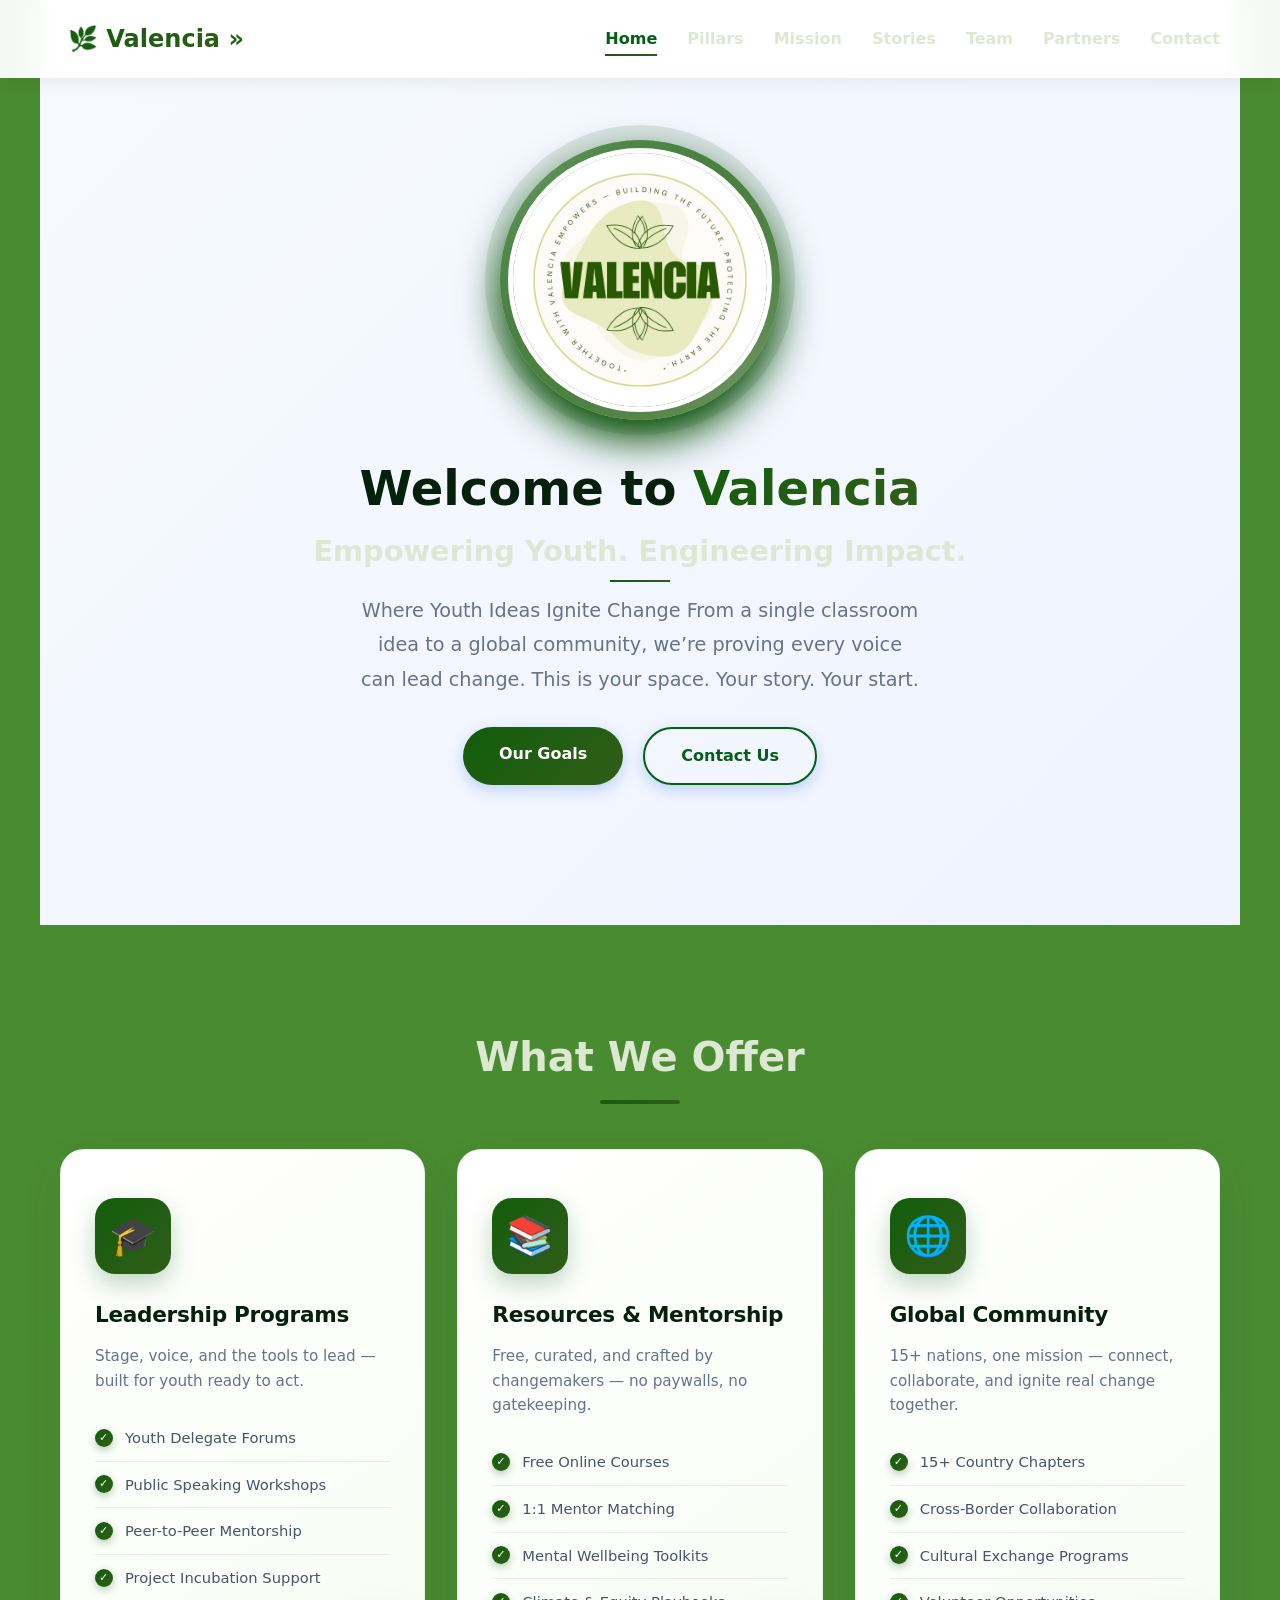
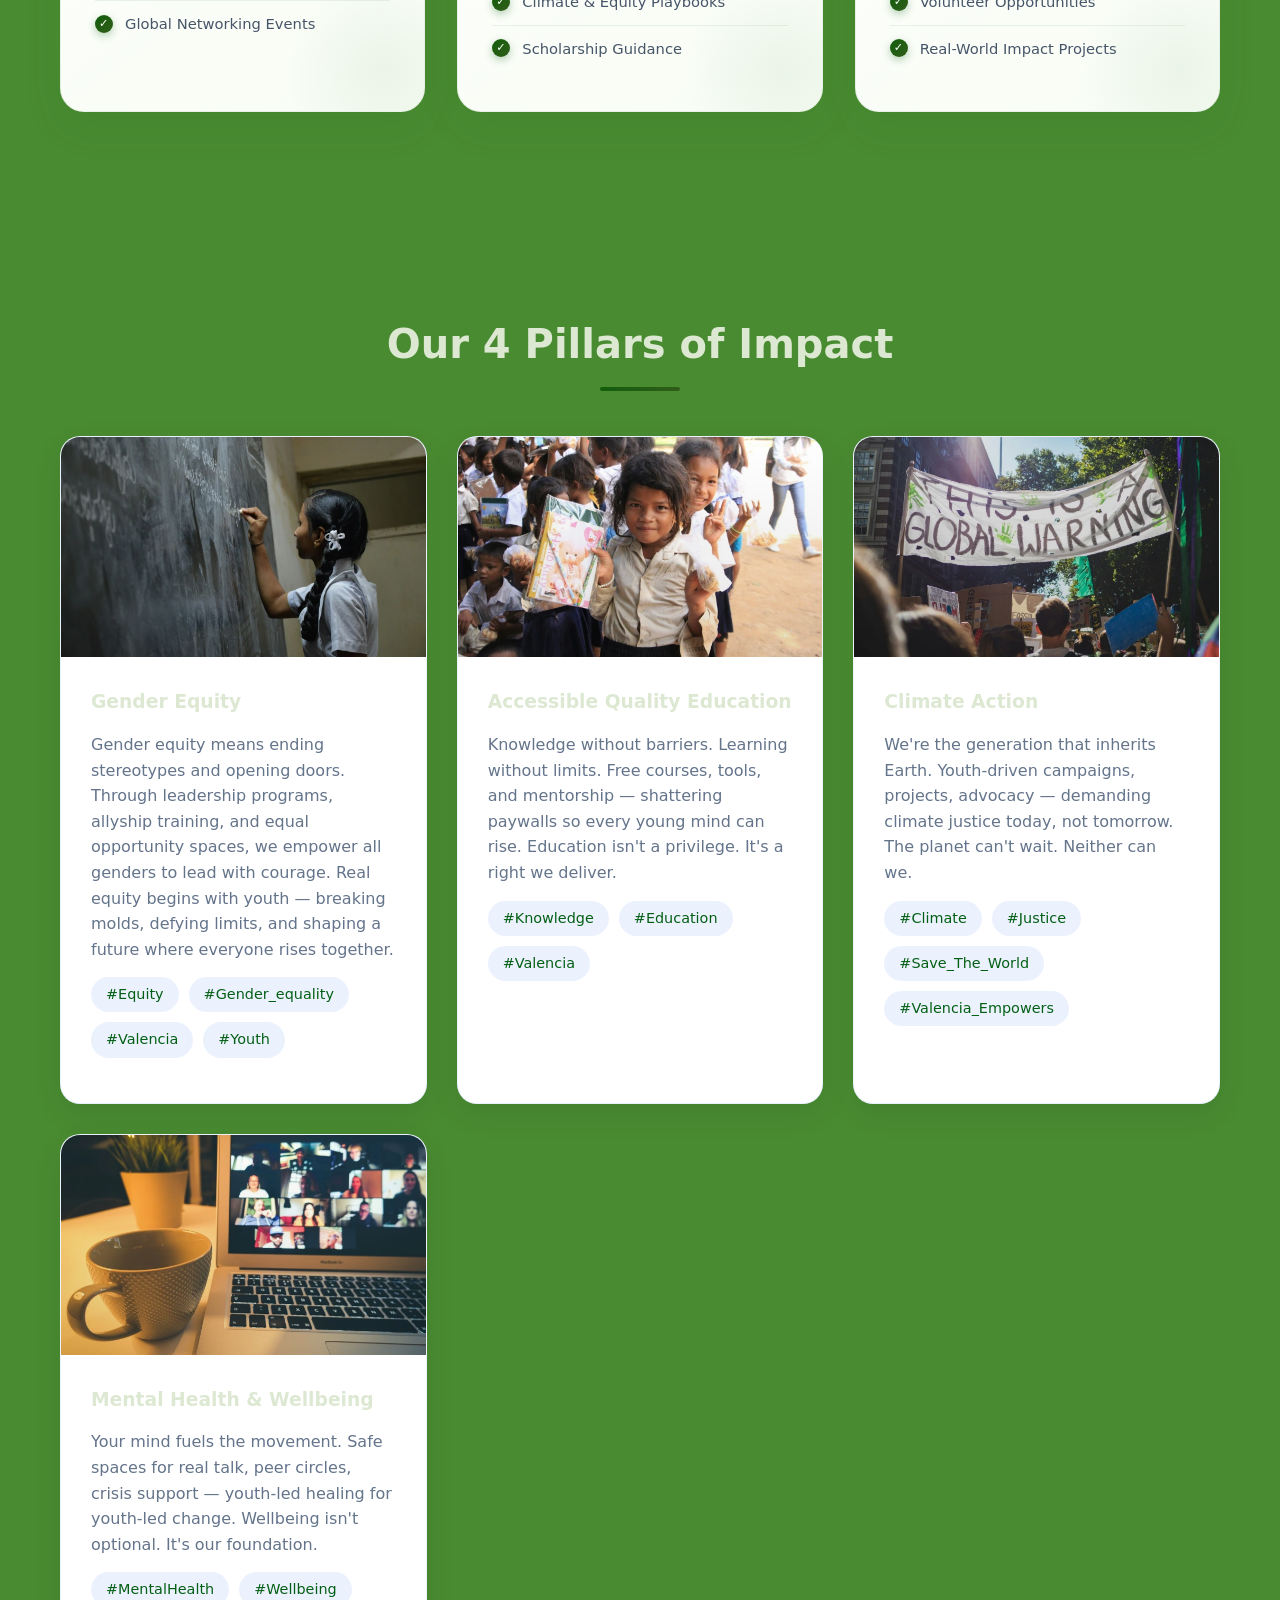
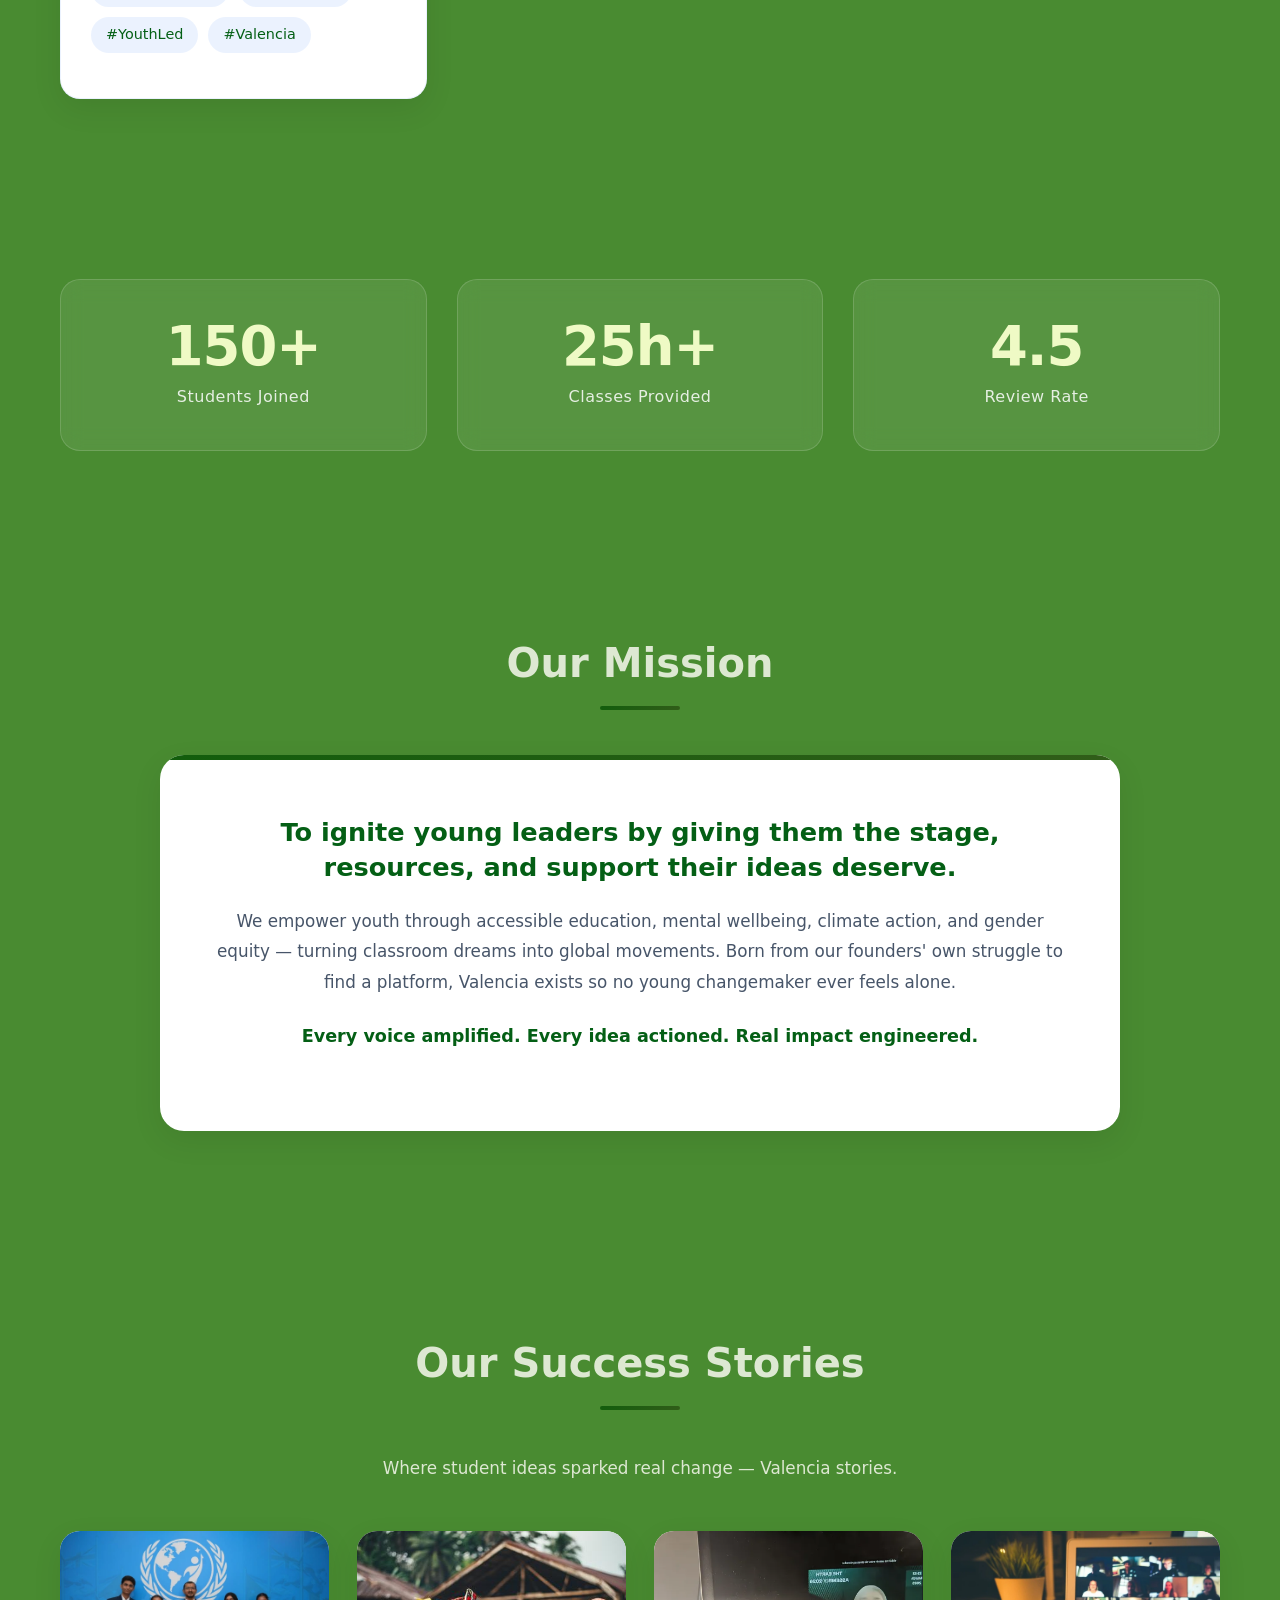
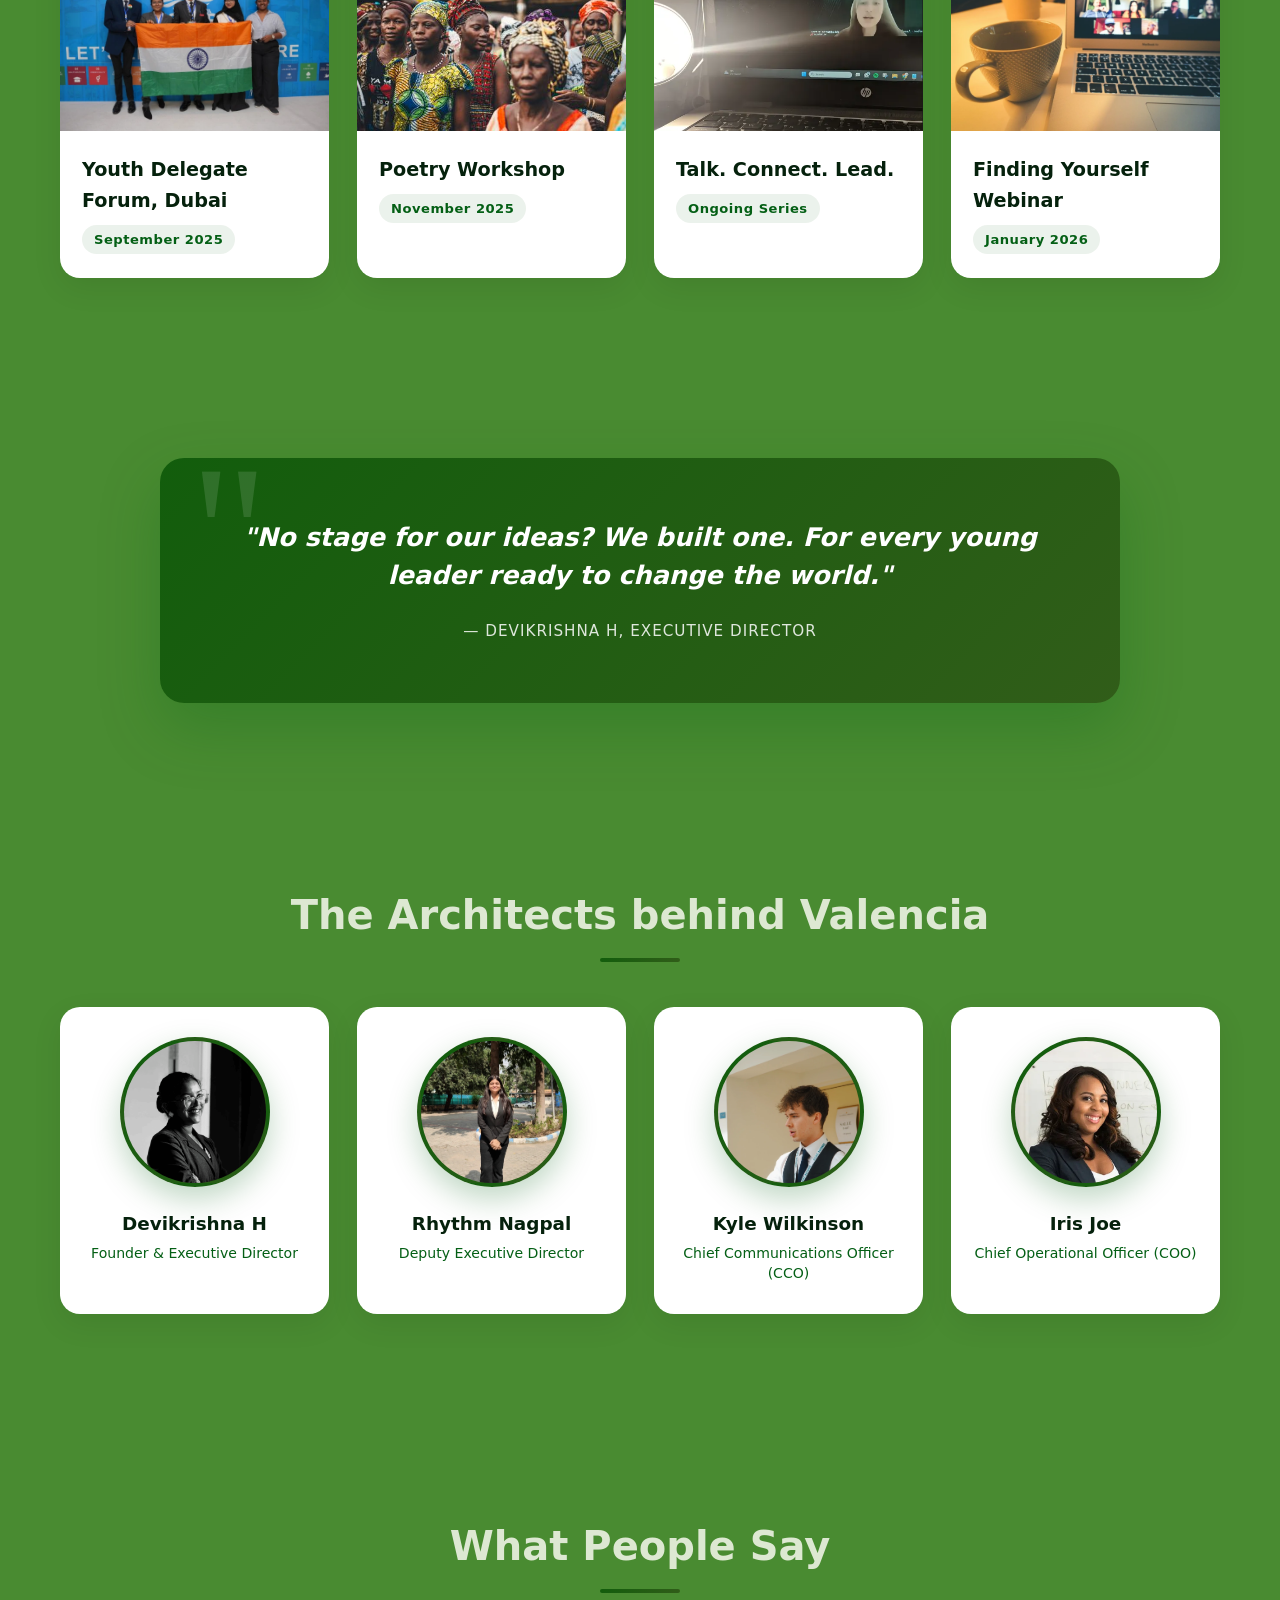
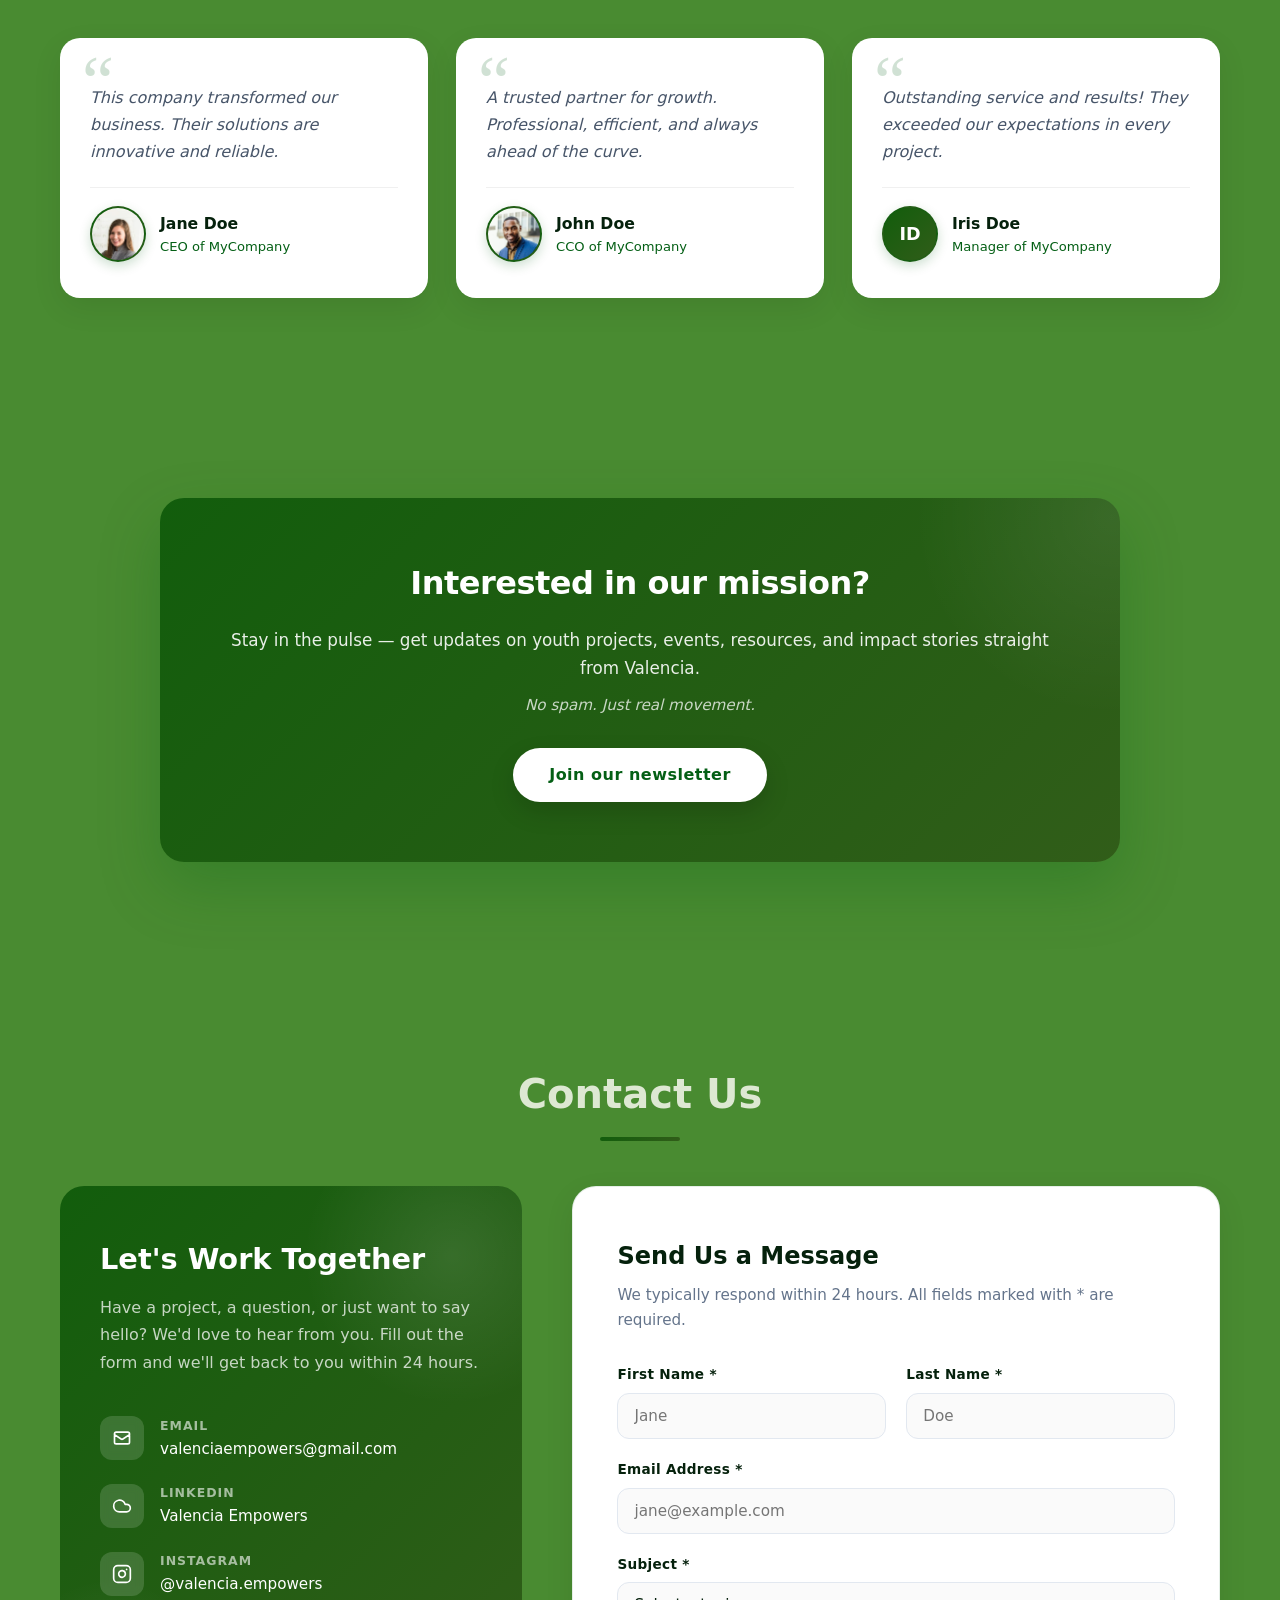
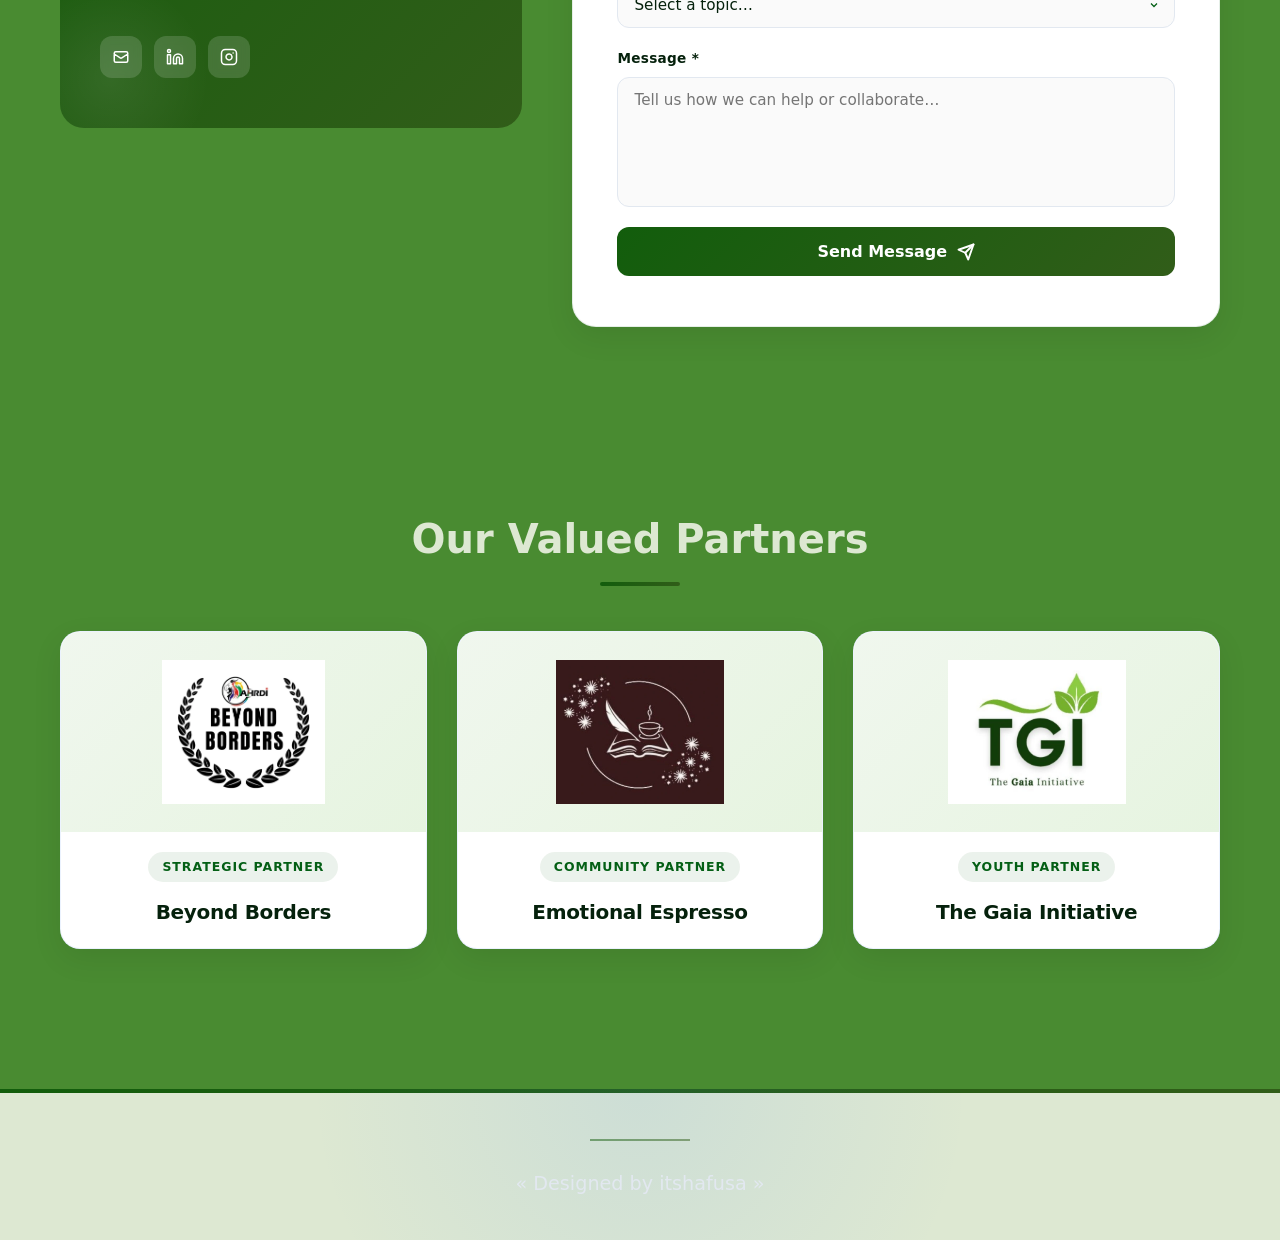
==== commit a48b81cf: "Add files via upload" ====
--- a/area.html
+++ b/area.html
@@ -1537,13 +1537,14 @@
 
     .partner-logo-wrap {
       width: 100%;
-      height: 180px;
+      height: 200px;
       display: flex;
       align-items: center;
       justify-content: center;
       overflow: hidden;
       background: linear-gradient(135deg, #f0f7ee 0%, #e6f4e0 100%);
       position: relative;
+      padding: 28px;
     }
 
     .partner-logo-wrap::after {
@@ -1562,9 +1563,11 @@
     }
 
     .partner-logo-wrap img {
-      width: 100%;
-      height: 100%;
-      object-fit: cover;
+      max-width: 100%;
+      max-height: 100%;
+      width: auto;
+      height: auto;
+      object-fit: contain;
       transition: transform 0.4s ease;
     }
 
@@ -1832,20 +1835,32 @@
       box-shadow: 0 25px 50px rgba(4, 95, 21, 0.18);
     }
     .team-avatar {
-      width: 130px;
-      height: 130px;
+      width: 150px;
+      height: 150px;
       border-radius: 50%;
-      margin: 0 auto 20px;
+      margin: 0 auto 22px;
       background: var(--gradient);
-      display: flex;
-      align-items: center;
-      justify-content: center;
-      font-size: 3rem;
-      font-weight: 700;
-      color: #ffffff;
-      border: 4px solid rgba(4, 95, 21, 0.1);
-      box-shadow: 0 10px 30px rgba(4, 95, 21, 0.25);
-      letter-spacing: -2px;
+      display: block;
+      overflow: hidden;
+      border: 4px solid rgba(4, 95, 21, 0.12);
+      box-shadow: 0 12px 30px rgba(4, 95, 21, 0.25);
+      transition: var(--transition);
+    }
+    .team-card:hover .team-avatar {
+      transform: scale(1.04);
+      box-shadow: 0 18px 40px rgba(4, 95, 21, 0.35);
+      border-color: rgba(4, 95, 21, 0.3);
+    }
+    .team-avatar img {
+      width: 100%;
+      height: 100%;
+      object-fit: cover;
+      object-position: center top;
+      display: block;
+      transition: transform 0.5s ease;
+    }
+    .team-card:hover .team-avatar img {
+      transform: scale(1.08);
     }
     .team-name {
       font-size: 1.15rem;
@@ -1909,10 +1924,24 @@
       padding-top: 18px;
     }
     .testimonial-avatar {
-      width: 50px;
-      height: 50px;
+      width: 56px;
+      height: 56px;
       border-radius: 50%;
       background: var(--gradient);
+      display: block;
+      overflow: hidden;
+      flex-shrink: 0;
+      border: 2px solid rgba(4, 95, 21, 0.15);
+      box-shadow: 0 4px 12px rgba(4, 95, 21, 0.2);
+    }
+    .testimonial-avatar img {
+      width: 100%;
+      height: 100%;
+      object-fit: cover;
+      object-position: center;
+      display: block;
+    }
+    .testimonial-avatar.monogram {
       display: flex;
       align-items: center;
       justify-content: center;
@@ -2121,8 +2150,8 @@
     <div class="projects-container">
       <div class="project-card">
         <div class="project-img">
-          <img src="a.webp" 
-               alt="E-commerce Platform">
+          <img src="m.webp" 
+               alt="Gender Equity">
         </div>
         <div class="project-content">
           <h3>Gender Equity
@@ -2139,8 +2168,8 @@
       
       <div class="project-card">
         <div class="project-img">
-          <img src="m.webp" 
-               alt="Task Management App">
+          <img src="a.webp" 
+               alt="Accessible Quality Education">
         </div>
         <div class="project-content">
           <h3>Accessible Quality Education</h3>
@@ -2160,7 +2189,7 @@
       <div class="project-card">
         <div class="project-img">
           <img src="mm.webp" 
-               alt="Portfolio Website">
+               alt="Climate Action">
         </div>
         <div class="project-content">
           <h3>Climate Action</h3>
@@ -2248,7 +2277,7 @@
     <div class="stories-grid">
       <div class="story-card">
         <div class="story-img">
-          <span class="story-emoji"><img src="DSC00800.webp" alt=""></span>
+          <img src="dubai-forum.webp" alt="Youth Delegate Forum, Dubai">
         </div>
         <div class="story-body">
           <h3>Youth Delegate Forum, Dubai</h3>
@@ -2258,7 +2287,7 @@
 
       <div class="story-card">
         <div class="story-img">
-          <span class="story-emoji"><img src="mm.jpg" alt=""></span>
+          <img src="mm.jpg" alt="Poetry Workshop">
         </div>
         <div class="story-body">
           <h3>Poetry Workshop</h3>
@@ -2268,7 +2297,7 @@
 
       <div class="story-card">
         <div class="story-img">
-          <span class="story-emoji">🎤</span>
+          <img src="earth-assembly.png" alt="Talk. Connect. Lead.">
         </div>
         <div class="story-body">
           <h3>Talk. Connect. Lead.</h3>
@@ -2278,7 +2307,7 @@
 
       <div class="story-card">
         <div class="story-img">
-          <span class="story-emoji"><img src="Screenshot 2026-04-25 211810.png" alt=""></span>
+          <img src="cc.webp" alt="Finding Yourself Webinar">
         </div>
         <div class="story-body">
           <h3>Finding Yourself Webinar</h3>
@@ -2309,22 +2338,22 @@
     </div>
     <div class="team-grid">
       <div class="team-card">
-        <div class="team-avatar">DH </div>
+        <div class="team-avatar"><img src="dh.png" alt="Devikrishna H"></div>
         <div class="team-name">Devikrishna H</div>
         <div class="team-role">Founder &amp; Executive Director</div>
       </div>
       <div class="team-card">
-        <div class="team-avatar">RN</div>
+        <div class="team-avatar"><img src="rhythm.webp" alt="Rhythm Nagpal"></div>
         <div class="team-name">Rhythm Nagpal</div>
         <div class="team-role">Deputy Executive Director</div>
       </div>
       <div class="team-card">
-        <div class="team-avatar">KW</div>
+        <div class="team-avatar"><img src="kyle.webp" alt="Kyle Wilkinson"></div>
         <div class="team-name">Kyle Wilkinson</div>
         <div class="team-role">Chief Communications Officer (CCO)</div>
       </div>
       <div class="team-card">
-        <div class="team-avatar">IJ</div>
+        <div class="team-avatar"><img src="iris.webp" alt="Iris Joe"></div>
         <div class="team-name">Iris Joe</div>
         <div class="team-role">Chief Operational Officer (COO)</div>
       </div>
@@ -2342,7 +2371,7 @@
       <div class="testimonial-card">
         <p class="testimonial-text">This company transformed our business. Their solutions are innovative and reliable.</p>
         <div class="testimonial-author">
-          <div class="testimonial-avatar">JD</div>
+          <div class="testimonial-avatar"><img src="jane.webp" alt="Jane Doe"></div>
           <div>
             <div class="testimonial-name">Jane Doe</div>
             <div class="testimonial-role">CEO of MyCompany</div>
@@ -2353,7 +2382,7 @@
       <div class="testimonial-card">
         <p class="testimonial-text">A trusted partner for growth. Professional, efficient, and always ahead of the curve.</p>
         <div class="testimonial-author">
-          <div class="testimonial-avatar">JD</div>
+          <div class="testimonial-avatar"><img src="john.webp" alt="John Doe"></div>
           <div>
             <div class="testimonial-name">John Doe</div>
             <div class="testimonial-role">CCO of MyCompany</div>
@@ -2364,7 +2393,7 @@
       <div class="testimonial-card">
         <p class="testimonial-text">Outstanding service and results! They exceeded our expectations in every project.</p>
         <div class="testimonial-author">
-          <div class="testimonial-avatar">ID</div>
+          <div class="testimonial-avatar monogram">ID</div>
           <div>
             <div class="testimonial-name">Iris Doe</div>
             <div class="testimonial-role">Manager of MyCompany</div>
@@ -2533,7 +2562,7 @@
 
       <div class="partner-card">
         <div class="partner-logo-wrap">
-          <img src="mn.webp" alt="Beyond Borders">
+          <img src="bz.webp" alt="Beyond Borders">
         </div>
         <div class="partner-info">
           <span class="partner-badge">Strategic Partner</span>
@@ -2553,7 +2582,7 @@
 
       <div class="partner-card">
         <div class="partner-logo-wrap">
-          <img src="bz.webp" alt="The Gaia Initiative">
+          <img src="mn.webp" alt="The Gaia Initiative">
         </div>
         <div class="partner-info">
           <span class="partner-badge">Youth Partner</span>
